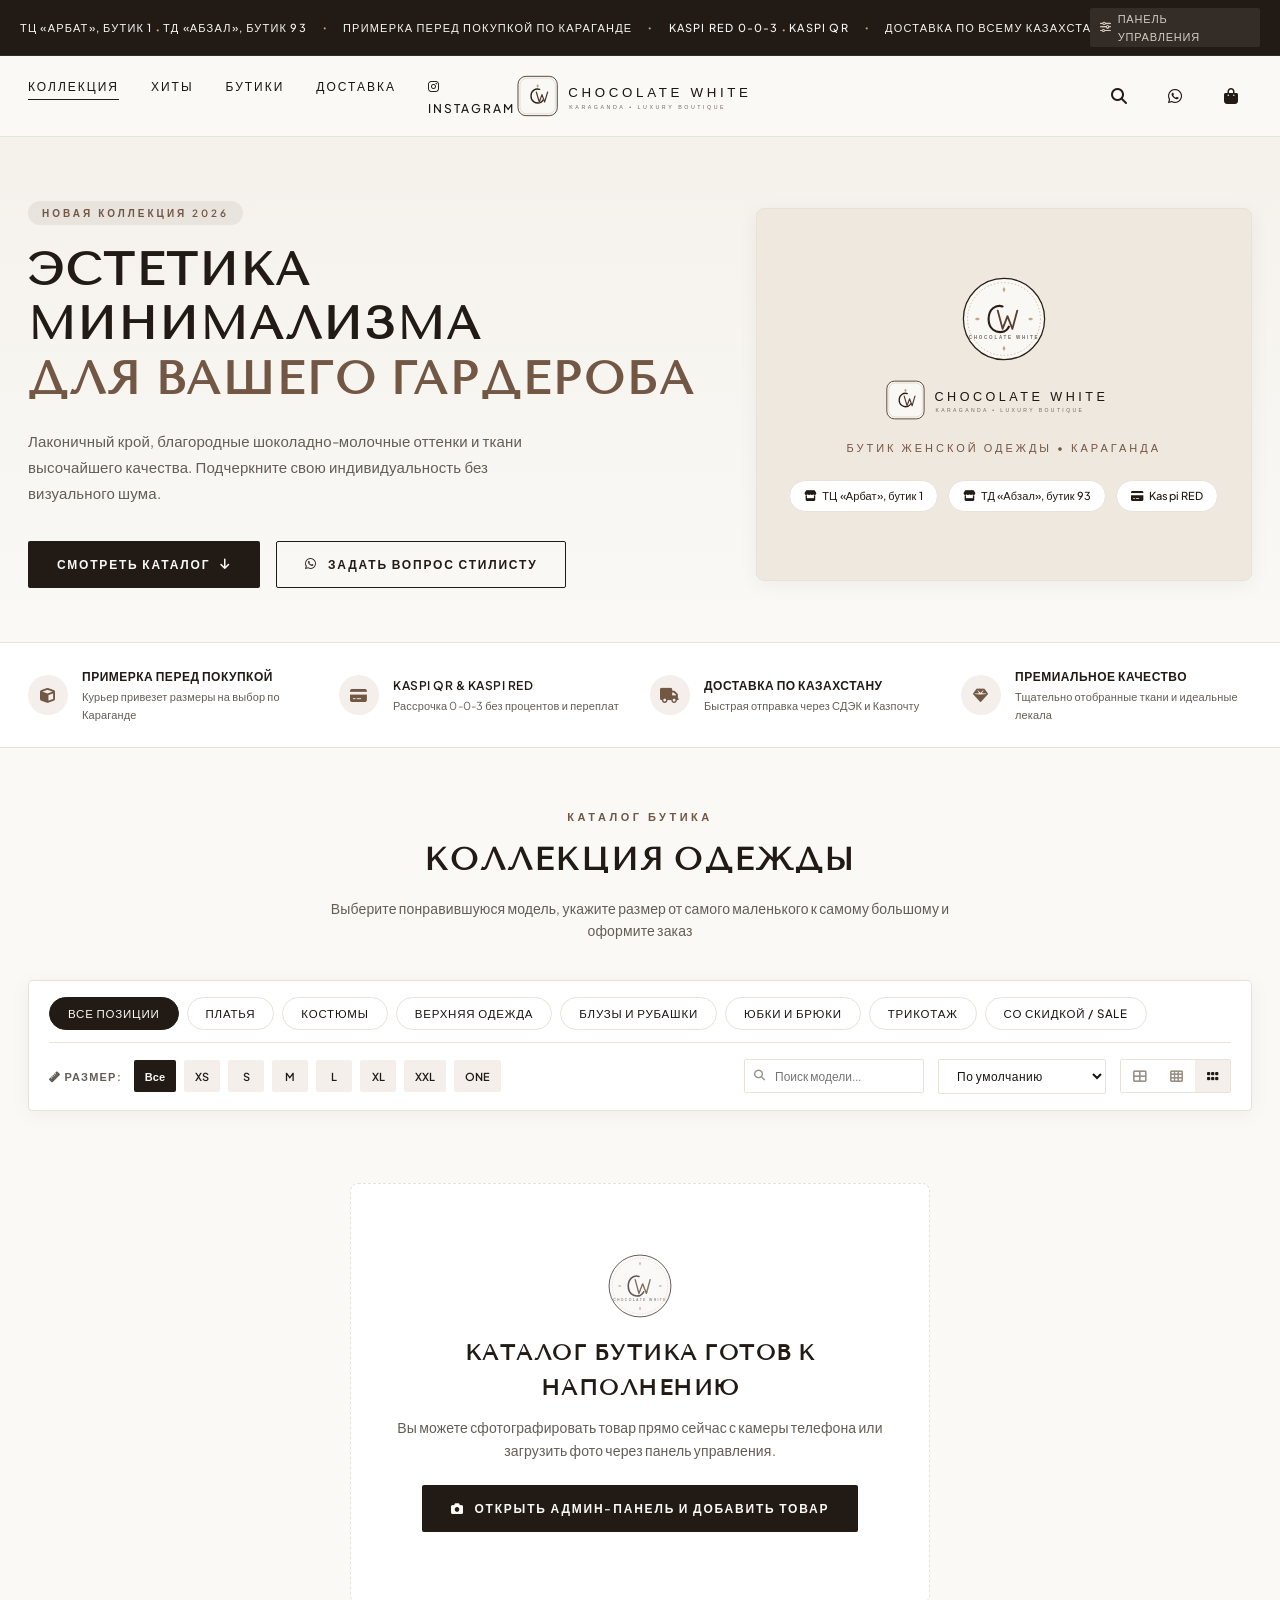
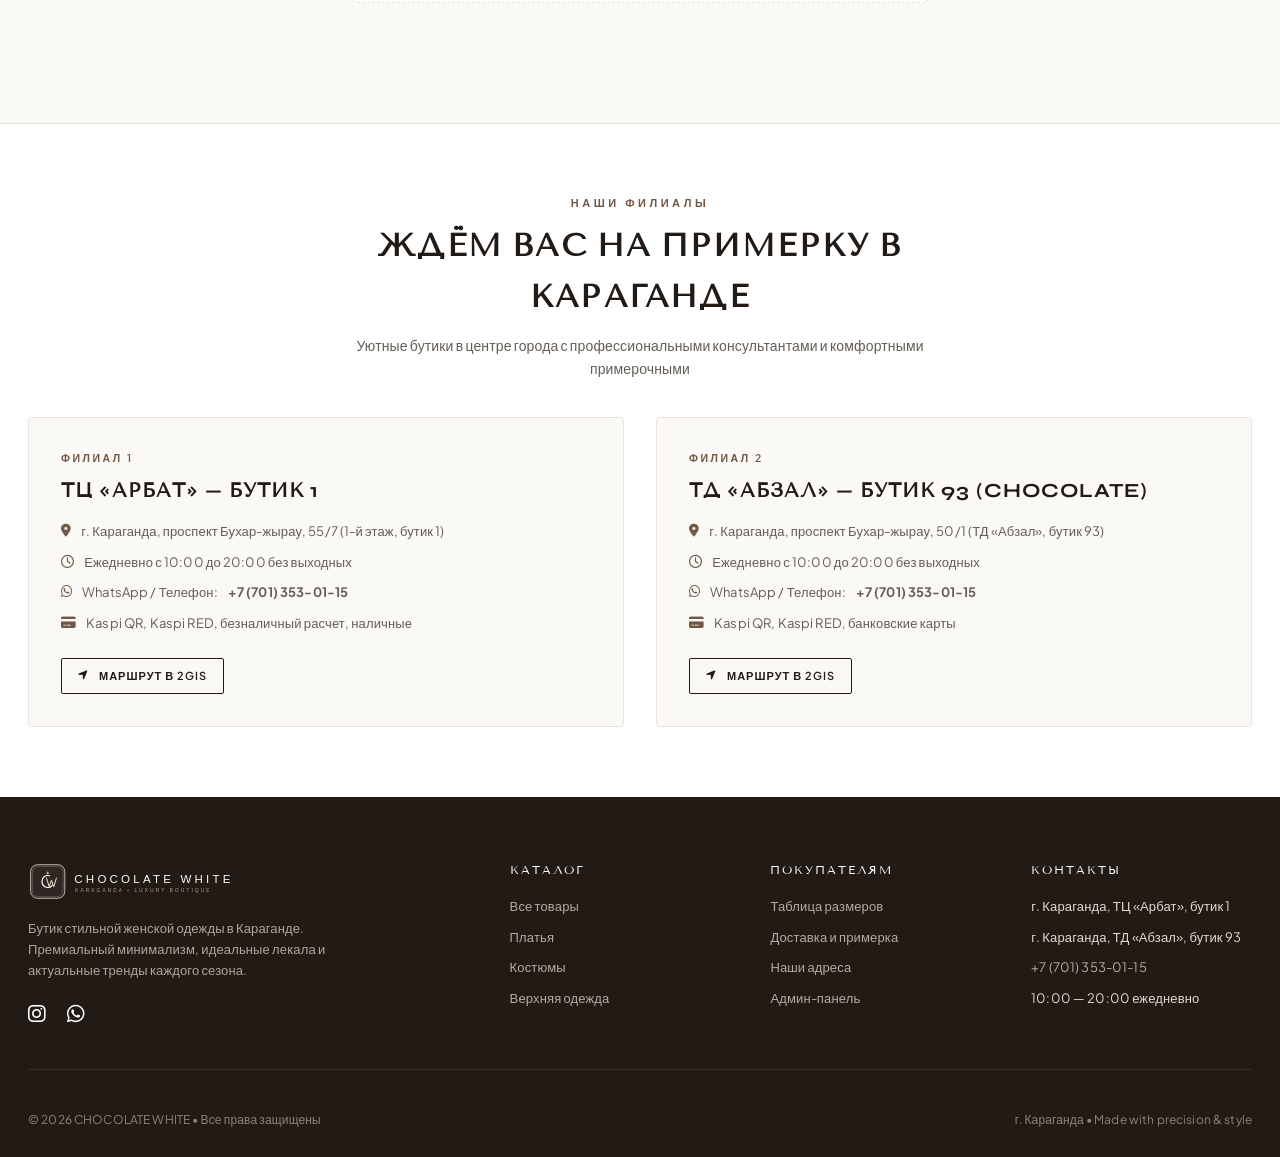
==== index.html @ d4637164 "Add files via upload" ====
<!DOCTYPE html>
<html lang="ru">
<head>
    <meta charset="UTF-8">
    <meta name="viewport" content="width=device-width, initial-scale=1.0, maximum-scale=5.0">
    <title>CHOCOLATE WHITE — Бутик стильной женской одежды | Караганда</title>
    <meta name="description" content="Бутик женской одежды CHOCOLATE WHITE в Караганде: ТЦ «Арбат» (бутик 1) и ТД «Абзал» (бутик 93). Лаконичный крой, премиальные ткани, примерка по Караганде, Kaspi RED и Kaspi QR.">

    <!-- Favicon & PWA App Icons -->
    <link rel="icon" type="image/svg+xml" href="images/favicon.svg">
    <link rel="apple-touch-icon" href="images/apple-touch-icon.png">
    <link rel="apple-touch-icon" sizes="180x180" href="images/apple-touch-icon.png">
    <link rel="apple-touch-icon" sizes="192x192" href="images/icon-192.png">
    
    <!-- PWA Web App Manifest -->
    <link rel="manifest" href="manifest.json">
    <meta name="theme-color" content="#221A15">
    <meta name="apple-mobile-web-app-capable" content="yes">
    <meta name="apple-mobile-web-app-status-bar-style" content="black-translucent">
    <meta name="apple-mobile-web-app-title" content="CHOCOLATE WHITE">

    <!-- Google Fonts: Syne (Sleek Geometric Fashion), Tenor Sans & Plus Jakarta Sans -->
    <link rel="preconnect" href="https://fonts.googleapis.com">
    <link rel="preconnect" href="https://fonts.gstatic.com" crossorigin>
    <link href="https://fonts.googleapis.com/css2?family=Plus+Jakarta+Sans:wght@300;400;500;600;700&family=Syne:wght@500;600;700;800&family=Tenor+Sans&display=swap" rel="stylesheet">

    <!-- Font Awesome Icons -->
    <link rel="stylesheet" href="https://cdnjs.cloudflare.com/ajax/libs/font-awesome/6.5.0/css/all.min.css">

    <!-- Stylesheet -->
    <link rel="stylesheet" href="css/style.css">
</head>
<body>

    <!-- ═══════════════ TOP ANNOUNCEMENT BAR ═══════════════ -->
    <div class="topbar">
        <div class="topbar-ticker">
            <span>ТЦ «Арбат», бутик 1 <span class="dot">•</span> ТД «Абзал», бутик 93</span>
            <span class="dot">•</span>
            <span>Примерка перед покупкой по Караганде</span>
            <span class="dot">•</span>
            <span>Kaspi RED 0-0-3 <span class="dot">•</span> Kaspi QR</span>
            <span class="dot">•</span>
            <span>Доставка по всему Казахстану</span>
        </div>
        <a href="admin.html" class="topbar-admin-link" title="Перейти в панель управления складом">
            <i class="fas fa-sliders-h"></i> Панель управления
        </a>
    </div>

    <!-- ═══════════════ HEADER ═══════════════ -->
    <header class="header">
        <div class="container header-inner">
            <!-- Mobile Menu Toggle Button -->
            <button type="button" class="mobile-menu-toggle" onclick="window.cwToggleMobileMenu(true)" aria-label="Открыть меню">
                <i class="fas fa-bars"></i>
            </button>

            <!-- Navigation Left (Desktop) -->
            <nav class="header-nav">
                <ul class="nav-links">
                    <li><a href="#catalog" class="active">Коллекция</a></li>
                    <li><a href="#featuredSection">Хиты</a></li>
                    <li><a href="#boutiques">Бутики</a></li>
                    <li><a href="#delivery">Доставка</a></li>
                    <li><a href="https://www.instagram.com/chocolate_white_krg/" target="_blank" rel="noopener"><i class="fab fa-instagram"></i> Instagram</a></li>
                </ul>
            </nav>

            <!-- Center Brand Logo with Vector SVG -->
            <a href="index.html" class="brand-logo" aria-label="CHOCOLATE WHITE Главная">
                <img src="images/logo.svg" alt="CHOCOLATE WHITE — Бутик женской одежды" class="brand-logo-img">
            </a>

            <!-- Right Actions -->
            <div class="header-actions">
                <button type="button" class="header-action-btn" onclick="window.cwFocusSearch()" title="Поиск по каталогу" aria-label="Поиск">
                    <i class="fas fa-search"></i>
                </button>
                <a href="https://wa.me/77013530115" target="_blank" rel="noopener" class="header-action-btn" title="Написать в WhatsApp: +7 701 353 01 15" aria-label="WhatsApp">
                    <i class="fab fa-whatsapp"></i>
                </a>
                <button type="button" class="header-action-btn" onclick="window.cwOpenCart()" title="Корзина" aria-label="Корзина">
                    <i class="fas fa-shopping-bag"></i>
                    <span class="cart-counter" style="display:none;">0</span>
                </button>
            </div>
        </div>
    </header>

    <!-- ═══════════════ MOBILE DRAWER MENU ═══════════════ -->
    <div class="mobile-drawer-backdrop" id="mobileDrawerBackdrop" onclick="window.cwToggleMobileMenu(false)">
        <div class="mobile-drawer" onclick="event.stopPropagation()">
            <div class="mobile-drawer-head">
                <img src="images/logo.svg" alt="CHOCOLATE WHITE" class="mobile-drawer-logo">
                <button type="button" class="mobile-drawer-close" onclick="window.cwToggleMobileMenu(false)">
                    <i class="fas fa-times"></i>
                </button>
            </div>

            <ul class="mobile-drawer-links">
                <li><a href="#catalog" onclick="window.cwToggleMobileMenu(false)">Коллекция <i class="fas fa-arrow-right"></i></a></li>
                <li><a href="#featuredSection" onclick="window.cwToggleMobileMenu(false)">Хиты сезона <i class="fas fa-arrow-right"></i></a></li>
                <li><a href="#boutiques" onclick="window.cwToggleMobileMenu(false)">Бутики в Караганде <i class="fas fa-arrow-right"></i></a></li>
                <li><a href="#delivery" onclick="window.cwToggleMobileMenu(false)">Доставка и примерка <i class="fas fa-arrow-right"></i></a></li>
                <li><a href="javascript:void(0)" onclick="window.cwToggleMobileMenu(false); window.cwOpenSizeGuide();">Таблица размеров <i class="fas fa-ruler"></i></a></li>
                <li><a href="javascript:void(0)" onclick="window.cwToggleMobileMenu(false); window.cwPromptPWAInstall();" style="color:var(--brand-mocha);">Установить на телефон <i class="fas fa-mobile-screen"></i></a></li>
                <li><a href="admin.html">Админ-панель <i class="fas fa-lock"></i></a></li>
            </ul>

            <div class="mobile-drawer-footer">
                <a href="tel:+77013530115" class="mobile-drawer-phone">
                    <i class="fas fa-phone"></i> +7 (701) 353-01-15
                </a>
                <a href="https://wa.me/77013530115" target="_blank" class="btn btn-outline btn-sm">
                    <i class="fab fa-whatsapp"></i> Написать в WhatsApp
                </a>
                <a href="https://www.instagram.com/chocolate_white_krg/" target="_blank" class="btn btn-primary btn-sm">
                    <i class="fab fa-instagram"></i> @chocolate_white_krg
                </a>
            </div>
        </div>
    </div>

    <!-- ═══════════════ HERO BANNER (LACONIC QUIET LUXURY) ═══════════════ -->
    <section class="hero">
        <div class="container">
            <div class="hero-grid">
                <div class="hero-text-col">
                    <div class="hero-badge-row">
                        <span class="hero-tag">Новая коллекция 2026</span>
                    </div>
                    <h1 class="hero-title">
                        Эстетика минимализма<br>
                        <em>для вашего гардероба</em>
                    </h1>
                    <p class="hero-desc">
                        Лаконичный крой, благородные шоколадно-молочные оттенки и ткани высочайшего качества. Подчеркните свою индивидуальность без визуального шума.
                    </p>
                    <div class="hero-buttons">
                        <a href="#catalog" class="btn btn-primary">
                            Смотреть каталог <i class="fas fa-arrow-down"></i>
                        </a>
                        <a href="https://wa.me/77013530115" target="_blank" rel="noopener" class="btn btn-outline">
                            <i class="fab fa-whatsapp"></i> Задать вопрос стилисту
                        </a>
                    </div>
                </div>

                <div class="hero-banner-visual">
                    <div class="hero-banner-content">
                        <img src="images/logo-icon.svg" alt="CHOCOLATE WHITE Emblem" style="width: 84px; height: 84px;">
                        <img src="images/logo.svg" alt="CHOCOLATE WHITE Logo" class="hero-center-logo">
                        <div class="hero-banner-sub">Бутик женской одежды • Караганда</div>
                        <div class="hero-boutique-badges">
                            <div class="boutique-badge"><i class="fas fa-store"></i> ТЦ «Арбат», бутик 1</div>
                            <div class="boutique-badge"><i class="fas fa-store"></i> ТД «Абзал», бутик 93</div>
                            <div class="boutique-badge"><i class="fas fa-credit-card"></i> Kaspi RED</div>
                        </div>
                    </div>
                </div>
            </div>
        </div>
    </section>

    <!-- ═══════════════ PERKS BAR ═══════════════ -->
    <div class="perks-bar" id="delivery">
        <div class="container">
            <div class="perks-grid">
                <div class="perk-item">
                    <div class="perk-icon"><i class="fas fa-cube"></i></div>
                    <div class="perk-info">
                        <h4>Примерка перед покупкой</h4>
                        <p>Курьер привезет размеры на выбор по Караганде</p>
                    </div>
                </div>
                <div class="perk-item">
                    <div class="perk-icon"><i class="fas fa-credit-card"></i></div>
                    <div class="perk-info">
                        <h4>Kaspi QR & Kaspi RED</h4>
                        <p>Рассрочка 0-0-3 без процентов и переплат</p>
                    </div>
                </div>
                <div class="perk-item">
                    <div class="perk-icon"><i class="fas fa-truck"></i></div>
                    <div class="perk-info">
                        <h4>Доставка по Казахстану</h4>
                        <p>Быстрая отправка через СДЭК и Казпочту</p>
                    </div>
                </div>
                <div class="perk-item">
                    <div class="perk-icon"><i class="fas fa-gem"></i></div>
                    <div class="perk-info">
                        <h4>Премиальное качество</h4>
                        <p>Тщательно отобранные ткани и идеальные лекала</p>
                    </div>
                </div>
            </div>
        </div>
    </div>

    <!-- ═══════════════ FEATURED ON HOME SECTION ═══════════════ -->
    <section class="catalog-section" id="featuredSection" style="display:none; background:#fff; border-bottom:1px solid var(--brand-border);">
        <div class="container">
            <div class="section-head">
                <span class="section-subtitle">Избранное бутика</span>
                <h2 class="section-title">Хиты на главном экране</h2>
                <p class="section-desc">Самые востребованные позиции сезона, отобранные нашими стилистами</p>
            </div>
            <div class="products-grid" id="featuredGrid">
                <!-- Dynamically rendered -->
            </div>
        </div>
    </section>

    <!-- ═══════════════ MAIN CATALOG SECTION ═══════════════ -->
    <section class="catalog-section" id="catalog">
        <div class="container">
            <div class="section-head">
                <span class="section-subtitle">Каталог бутика</span>
                <h2 class="section-title">Коллекция одежды</h2>
                <p class="section-desc">Выберите понравившуюся модель, укажите размер от самого маленького к самому большому и оформите заказ</p>
            </div>

            <!-- Toolbar & Filters -->
            <div class="catalog-toolbar">
                <!-- Category Tabs -->
                <div class="toolbar-categories">
                    <button type="button" class="category-pill active" data-category="all">Все позиции</button>
                    <button type="button" class="category-pill" data-category="Платья">Платья</button>
                    <button type="button" class="category-pill" data-category="Костюмы">Костюмы</button>
                    <button type="button" class="category-pill" data-category="Верхняя одежда">Верхняя одежда</button>
                    <button type="button" class="category-pill" data-category="Блузы и рубашки">Блузы и рубашки</button>
                    <button type="button" class="category-pill" data-category="Юбки и брюки">Юбки и брюки</button>
                    <button type="button" class="category-pill" data-category="Трикотаж">Трикотаж</button>
                    <button type="button" class="category-pill" data-category="sale">Со скидкой / SALE</button>
                </div>

                <!-- Subfilters: Sizes, Sort, Grid Switcher -->
                <div class="toolbar-subfilters">
                    <div class="sizes-filter-group">
                        <span class="filter-label"><i class="fas fa-ruler"></i> Размер:</span>
                        <button type="button" class="size-pill-btn active" data-size="all">Все</button>
                        <button type="button" class="size-pill-btn" data-size="xs">XS</button>
                        <button type="button" class="size-pill-btn" data-size="s">S</button>
                        <button type="button" class="size-pill-btn" data-size="m">M</button>
                        <button type="button" class="size-pill-btn" data-size="l">L</button>
                        <button type="button" class="size-pill-btn" data-size="xl">XL</button>
                        <button type="button" class="size-pill-btn" data-size="xxl">XXL</button>
                        <button type="button" class="size-pill-btn" data-size="one">ONE</button>
                    </div>

                    <div class="toolbar-right-controls">
                        <!-- Search Box in Toolbar -->
                        <div style="position:relative; width: 180px;">
                            <input type="text" id="catalogSearchInput" class="form-control" placeholder="Поиск модели..." style="padding: 7px 12px 7px 30px; font-size:12px; height: 34px;">
                            <i class="fas fa-search" style="position:absolute; left:10px; top:11px; font-size:11px; color:var(--text-muted);"></i>
                        </div>

                        <select class="sort-select" id="catalogSort" aria-label="Сортировка товаров">
                            <option value="default">По умолчанию</option>
                            <option value="price-asc">Сначала дешевле</option>
                            <option value="price-desc">Сначала дороже</option>
                            <option value="sale">Сначала со скидкой</option>
                        </select>

                        <div class="grid-toggle">
                            <button type="button" class="grid-toggle-btn" id="gridBtn2" title="2 колонки" aria-label="2 колонки">
                                <i class="fas fa-th-large"></i>
                            </button>
                            <button type="button" class="grid-toggle-btn" id="gridBtn3" title="3 колонки" aria-label="3 колонки">
                                <i class="fas fa-th"></i>
                            </button>
                            <button type="button" class="grid-toggle-btn active" id="gridBtn4" title="4 колонки" aria-label="4 колонки">
                                <i class="fas fa-grip-horizontal"></i>
                            </button>
                        </div>
                    </div>
                </div>
            </div>

            <!-- Products Grid Container -->
            <div class="products-grid" id="productsGrid">
                <!-- Dynamically rendered by app.js -->
            </div>

            <!-- Empty State (Clean Minimalism) -->
            <div class="catalog-empty-state" id="catalogEmptyState" style="display:none;">
                <div class="empty-icon">
                    <img src="images/logo-icon.svg" alt="CHOCOLATE WHITE">
                </div>
                <h3>Каталог бутика готов к наполнению</h3>
                <p>Вы можете сфотографировать товар прямо сейчас с камеры телефона или загрузить фото через панель управления.</p>
                <a href="admin.html" class="btn btn-primary">
                    <i class="fas fa-camera"></i> Открыть админ-панель и добавить товар
                </a>
            </div>
        </div>
    </section>

    <!-- ═══════════════ BOUTIQUES SECTION ═══════════════ -->
    <section class="boutiques-section" id="boutiques">
        <div class="container">
            <div class="section-head">
                <span class="section-subtitle">Наши филиалы</span>
                <h2 class="section-title">Ждём вас на примерку в Караганде</h2>
                <p class="section-desc">Уютные бутики в центре города с профессиональными консультантами и комфортными примерочными</p>
            </div>

            <div class="boutiques-grid">
                <!-- Boutique 1 -->
                <div class="boutique-card">
                    <span class="boutique-card-tag">Филиал 1</span>
                    <h3>ТЦ «Арбат» — бутик 1</h3>
                    <ul class="boutique-info-list">
                        <li><i class="fas fa-map-marker-alt"></i> г. Караганда, проспект Бухар-жырау, 55/7 (1-й этаж, бутик 1)</li>
                        <li><i class="far fa-clock"></i> Ежедневно с 10:00 до 20:00 без выходных</li>
                        <li><i class="fab fa-whatsapp"></i> WhatsApp / Телефон: <strong>+7 (701) 353-01-15</strong></li>
                        <li><i class="fas fa-credit-card"></i> Kaspi QR, Kaspi RED, безналичный расчет, наличные</li>
                    </ul>
                    <a href="https://2gis.kz/karaganda/search/%D0%90%D1%80%D0%B1%D0%B0%D1%82%20%D0%91%D1%83%D1%85%D0%B0%D1%80-%D0%B6%D1%8B%D1%80%D0%B0%D1%83%2055%2F7" target="_blank" rel="noopener" class="btn btn-outline btn-sm">
                        <i class="fas fa-location-arrow"></i> Маршрут в 2GIS
                    </a>
                </div>

                <!-- Boutique 2 -->
                <div class="boutique-card">
                    <span class="boutique-card-tag">Филиал 2</span>
                    <h3>ТД «Абзал» — бутик 93 (CHOCOLATE)</h3>
                    <ul class="boutique-info-list">
                        <li><i class="fas fa-map-marker-alt"></i> г. Караганда, проспект Бухар-жырау, 50/1 (ТД «Абзал», бутик 93)</li>
                        <li><i class="far fa-clock"></i> Ежедневно с 10:00 до 20:00 без выходных</li>
                        <li><i class="fab fa-whatsapp"></i> WhatsApp / Телефон: <strong>+7 (701) 353-01-15</strong></li>
                        <li><i class="fas fa-credit-card"></i> Kaspi QR, Kaspi RED, банковские карты</li>
                    </ul>
                    <a href="https://2gis.kz/karaganda/search/%D0%A2%D0%94%20%D0%90%D0%B1%D0%B7%D0%B0%D0%BB" target="_blank" rel="noopener" class="btn btn-outline btn-sm">
                        <i class="fas fa-location-arrow"></i> Маршрут в 2GIS
                    </a>
                </div>
            </div>
        </div>
    </section>

    <!-- ═══════════════ FOOTER ═══════════════ -->
    <footer class="footer">
        <div class="container">
            <div class="footer-grid">
                <div class="footer-brand">
                    <img src="images/logo-white.svg" alt="CHOCOLATE WHITE" class="footer-logo">
                    <p>Бутик стильной женской одежды в Караганде. Премиальный минимализм, идеальные лекала и актуальные тренды каждого сезона.</p>
                    <div style="margin-top: 16px;">
                        <a href="https://www.instagram.com/chocolate_white_krg/" target="_blank" rel="noopener" style="color: #fff; font-size: 20px; margin-right: 18px;" aria-label="Instagram">
                            <i class="fab fa-instagram"></i>
                        </a>
                        <a href="https://wa.me/77013530115" target="_blank" rel="noopener" style="color: #fff; font-size: 20px;" aria-label="WhatsApp">
                            <i class="fab fa-whatsapp"></i>
                        </a>
                    </div>
                </div>

                <div class="footer-col">
                    <h4>Каталог</h4>
                    <ul class="footer-links">
                        <li><a href="#catalog">Все товары</a></li>
                        <li><a href="#catalog">Платья</a></li>
                        <li><a href="#catalog">Костюмы</a></li>
                        <li><a href="#catalog">Верхняя одежда</a></li>
                    </ul>
                </div>

                <div class="footer-col">
                    <h4>Покупателям</h4>
                    <ul class="footer-links">
                        <li><a href="javascript:void(0)" onclick="window.cwOpenSizeGuide()">Таблица размеров</a></li>
                        <li><a href="#delivery">Доставка и примерка</a></li>
                        <li><a href="#boutiques">Наши адреса</a></li>
                        <li><a href="admin.html">Админ-панель</a></li>
                    </ul>
                </div>

                <div class="footer-col">
                    <h4>Контакты</h4>
                    <ul class="footer-links">
                        <li><span>г. Караганда, ТЦ «Арбат», бутик 1</span></li>
                        <li><span>г. Караганда, ТД «Абзал», бутик 93</span></li>
                        <li><a href="tel:+77013530115">+7 (701) 353-01-15</a></li>
                        <li><span>10:00 — 20:00 ежедневно</span></li>
                    </ul>
                </div>
            </div>

            <div class="footer-bottom">
                <p>&copy; 2026 CHOCOLATE WHITE • Все права защищены</p>
                <p>г. Караганда • Made with precision & style</p>
            </div>
        </div>
    </footer>

    <!-- ═══════════════ MOBILE STICKY BOTTOM ACTION BAR ═══════════════ -->
    <div class="mobile-bottom-bar">
        <div class="mobile-bottom-bar-inner">
            <button type="button" class="mobile-bottom-btn" onclick="window.location.href='#catalog'">
                <i class="fas fa-th-large"></i>
                <span>Каталог</span>
            </button>
            <button type="button" class="mobile-bottom-btn" onclick="window.cwFocusSearch()">
                <i class="fas fa-search"></i>
                <span>Поиск</span>
            </button>
            <button type="button" class="mobile-bottom-btn" onclick="window.cwOpenCart()">
                <i class="fas fa-shopping-bag"></i>
                <span>Корзина</span>
                <span class="mobile-bottom-counter cart-counter" style="display:none;">0</span>
            </button>
            <a href="https://wa.me/77013530115" target="_blank" rel="noopener" class="mobile-bottom-btn">
                <i class="fab fa-whatsapp" style="color:#25D366;"></i>
                <span>WhatsApp</span>
            </a>
        </div>
    </div>

    <!-- ═══════════════ PRODUCT MODAL (SIZE SELECTION: SMALLEST TO LARGEST) ═══════════════ -->
    <div class="modal-backdrop" id="productModal">
        <div class="product-modal-dialog">
            <button type="button" class="modal-close-btn" onclick="window.cwCloseProductModal()" aria-label="Закрыть">
                <i class="fas fa-times"></i>
            </button>

            <div class="modal-product-content">
                <!-- Media Column -->
                <div class="modal-media-col" id="modalProductMedia">
                    <!-- Photo preview -->
                </div>

                <!-- Details & Size Choice Column -->
                <div class="modal-details-col">
                    <span class="modal-category" id="modalProductCategory">Платья</span>
                    <h2 class="modal-title" id="modalProductTitle">Название товара</h2>

                    <!-- Price Row -->
                    <div class="modal-price-row">
                        <span class="modal-price-current" id="modalPriceCurrent">0 ₸</span>
                        <span class="modal-price-old" id="modalPriceOld" style="display:none;">0 ₸</span>
                        <span class="modal-discount-tag" id="modalDiscountTag" style="display:none;">СКИДКА</span>
                    </div>

                    <!-- Size Picker Grid (Strictly Ordered from Smallest to Largest) -->
                    <div class="size-picker-section">
                        <div class="size-picker-header">
                            <span class="size-picker-title"><i class="fas fa-ruler-combined"></i> Выберите размер одежды:</span>
                            <button type="button" class="size-guide-link" onclick="window.cwOpenSizeGuide()">
                                Таблица размеров
                            </button>
                        </div>

                        <!-- XS -> S -> M -> L -> XL -> XXL -> ONE SIZE -->
                        <div class="size-picker-grid" id="modalSizePickerGrid">
                            <!-- Populated dynamically with exact remaining quantities -->
                        </div>

                        <div class="size-status-msg" id="modalSizeStatusMsg">
                            <!-- Status message -->
                        </div>
                    </div>

                    <!-- Quantity & Action Buttons -->
                    <div class="modal-actions-row">
                        <div class="qty-control">
                            <button type="button" class="qty-btn" onclick="window.cwChangeModalQty(-1)"><i class="fas fa-minus"></i></button>
                            <input type="text" class="qty-input" id="modalQtyInput" value="1" readonly>
                            <button type="button" class="qty-btn" onclick="window.cwChangeModalQty(1)"><i class="fas fa-plus"></i></button>
                        </div>
                        <button type="button" class="btn btn-primary" style="flex:1;" onclick="window.cwAddToCartFromModal()">
                            <i class="fas fa-shopping-bag"></i> В корзину
                        </button>
                    </div>

                    <!-- Direct WhatsApp Buy Button -->
                    <button type="button" class="btn btn-outline btn-block" style="margin-bottom:16px;" onclick="window.cwOrderWhatsAppDirect()">
                        <i class="fab fa-whatsapp" style="color:#25D366; font-size:16px;"></i> Заказать сразу в WhatsApp
                    </button>

                    <!-- Description & Details -->
                    <div class="modal-desc-section">
                        <h5>О модели</h5>
                        <p id="modalProductDesc">Премиальный материал, идеальный крой. Подходит как для делового гардероба, так и для вечерних выходов.</p>
                    </div>
                </div>
            </div>
        </div>
    </div>

    <!-- ═══════════════ CART DRAWER ═══════════════ -->
    <div class="cart-backdrop" id="cartBackdrop">
        <aside class="cart-drawer">
            <div class="cart-head">
                <h3><i class="fas fa-shopping-bag"></i> Корзина</h3>
                <button type="button" class="cart-close-btn" onclick="window.cwCloseCart()">
                    <i class="fas fa-times"></i>
                </button>
            </div>

            <div class="cart-body">
                <div class="cart-empty-message" id="cartEmptyMessage">
                    <img src="images/logo-icon.svg" alt="">
                    <p>Ваша корзина пуста</p>
                    <button type="button" class="btn btn-outline btn-sm" style="margin-top:14px;" onclick="window.cwCloseCart()">
                        Перейти к покупкам
                    </button>
                </div>

                <div class="cart-items-list" id="cartItemsList">
                    <!-- Cart items rendered here -->
                </div>
            </div>

            <div class="cart-foot" id="cartFoot" style="display:none;">
                <div class="cart-subtotal-row">
                    <span>Итого к оплате:</span>
                    <span class="cart-total-amount" id="cartTotalAmount">0 ₸</span>
                </div>
                <div class="cart-actions">
                    <button type="button" class="btn btn-primary btn-block" onclick="window.cwOpenCheckout()">
                        Оформить заказ <i class="fas fa-arrow-right"></i>
                    </button>
                </div>
            </div>
        </aside>
    </div>

    <!-- ═══════════════ CHECKOUT MODAL ═══════════════ -->
    <div class="modal-backdrop" id="checkoutModal">
        <div class="product-modal-dialog checkout-dialog">
            <button type="button" class="modal-close-btn" onclick="window.cwCloseCheckout()">
                <i class="fas fa-times"></i>
            </button>

            <h3 style="font-family: var(--font-heading); font-size: 20px; text-transform: uppercase; letter-spacing: 1px; color: var(--brand-dark); margin-bottom: 6px;">
                Оформление заказа
            </h3>
            <p style="font-size: 13px; color: var(--text-secondary); margin-bottom: 20px;">
                Заказ будет мгновенно передан стилисту бутика в WhatsApp
            </p>

            <form onsubmit="window.cwSubmitOrder(event)">
                <div class="form-group">
                    <label for="orderCustomerName">Ваше имя *</label>
                    <input type="text" id="orderCustomerName" class="form-control" required placeholder="Например: Анель">
                </div>

                <div class="form-group">
                    <label for="orderCustomerPhone">Номер телефона / WhatsApp *</label>
                    <input type="tel" id="orderCustomerPhone" class="form-control" required placeholder="+7 (701) 000-00-00">
                </div>

                <div class="form-group">
                    <label for="orderDeliveryType">Способ получения *</label>
                    <select id="orderDeliveryType" class="form-control">
                        <option value="Самовывоз: ТЦ «Арбат» (бутик 1)">Самовывоз — ТЦ «Арбат», бутик 1 (пр. Бухар-жырау 55/7)</option>
                        <option value="Самовывоз: ТД «Абзал» (бутик 93)">Самовывоз — ТД «Абзал», бутик 93 (CHOCOLATE)</option>
                        <option value="Курьерская доставка по Караганде (с примеркой)">Курьерская доставка по Караганде (с примеркой)</option>
                        <option value="Доставка по Казахстану (СДЭК / Казпочта)">Доставка по Казахстану (СДЭК / Казпочта)</option>
                    </select>
                </div>

                <div class="form-group">
                    <label for="orderAddress">Адрес доставки (если требуется)</label>
                    <input type="text" id="orderAddress" class="form-control" placeholder="г. Караганда, улица, дом, кв.">
                </div>

                <div class="form-group">
                    <label for="orderPaymentType">Способ оплаты *</label>
                    <select id="orderPaymentType" class="form-control">
                        <option value="Kaspi QR">Kaspi QR</option>
                        <option value="Kaspi RED (рассрочка 0-0-3)">Kaspi RED (рассрочка 0-0-3)</option>
                        <option value="Банковской картой при получении">Банковской картой при получении</option>
                        <option value="Наличными в бутике / курьеру">Наличными в бутике / курьеру</option>
                    </select>
                </div>

                <div class="form-group">
                    <label for="orderComment">Комментарий или пожелания к примерке</label>
                    <input type="text" id="orderComment" class="form-control" placeholder="Например: захватить также смежный размер">
                </div>

                <button type="submit" class="btn btn-primary btn-block" style="margin-top:12px;">
                    <i class="fab fa-whatsapp"></i> Подтвердить и отправить заказ
                </button>
            </form>
        </div>
    </div>

    <!-- ═══════════════ SIZE GUIDE MODAL ═══════════════ -->
    <div class="modal-backdrop" id="sizeGuideModal">
        <div class="product-modal-dialog" style="max-width: 620px; padding: 32px;">
            <button type="button" class="modal-close-btn" onclick="window.cwCloseSizeGuide()">
                <i class="fas fa-times"></i>
            </button>

            <h3 style="font-family: var(--font-heading); font-size: 22px; text-transform: uppercase; letter-spacing: 1px; color: var(--brand-dark); margin-bottom: 8px;">
                Таблица размеров женской одежды
            </h3>
            <p style="font-size: 13px; color: var(--text-secondary); margin-bottom: 16px;">
                Размеры в каталоге упорядочены от самого маленького к самому большому:
            </p>

            <table class="size-table">
                <thead>
                    <tr>
                        <th>Размер</th>
                        <th>Россия (RU)</th>
                        <th>Обхват груди (см)</th>
                        <th>Обхват талии (см)</th>
                        <th>Обхват бёдер (см)</th>
                    </tr>
                </thead>
                <tbody>
                    <tr>
                        <td><strong>XS</strong></td>
                        <td>40</td>
                        <td>80 — 84</td>
                        <td>60 — 64</td>
                        <td>86 — 90</td>
                    </tr>
                    <tr>
                        <td><strong>S</strong></td>
                        <td>42</td>
                        <td>84 — 88</td>
                        <td>64 — 68</td>
                        <td>90 — 94</td>
                    </tr>
                    <tr>
                        <td><strong>M</strong></td>
                        <td>44</td>
                        <td>88 — 92</td>
                        <td>68 — 72</td>
                        <td>94 — 98</td>
                    </tr>
                    <tr>
                        <td><strong>L</strong></td>
                        <td>46</td>
                        <td>92 — 96</td>
                        <td>72 — 76</td>
                        <td>98 — 102</td>
                    </tr>
                    <tr>
                        <td><strong>XL</strong></td>
                        <td>48</td>
                        <td>96 — 100</td>
                        <td>76 — 80</td>
                        <td>102 — 106</td>
                    </tr>
                    <tr>
                        <td><strong>XXL</strong></td>
                        <td>50</td>
                        <td>100 — 104</td>
                        <td>80 — 84</td>
                        <td>106 — 110</td>
                    </tr>
                    <tr>
                        <td><strong>ONE SIZE</strong></td>
                        <td>Универсальный</td>
                        <td>84 — 98</td>
                        <td>64 — 78</td>
                        <td>90 — 104</td>
                    </tr>
                </tbody>
            </table>

            <div style="margin-top: 18px; font-size: 12px; color: var(--text-secondary); line-height: 1.5;">
                <i class="fas fa-info-circle" style="color:var(--brand-mocha);"></i> Сомневаетесь с выбором размера? Напишите нашему консультанту в WhatsApp — мы снимем точные замеры сантиметровой лентой в бутике перед отправкой!
            </div>
        </div>
    </div>

    <!-- ═══════════════ PWA ADD TO HOME SCREEN BANNER ═══════════════ -->
    <div class="pwa-banner" id="pwaBanner">
        <img src="images/icon-192.png" alt="CHOCOLATE WHITE" class="pwa-icon">
        <div class="pwa-text">
            <h4>CHOCOLATE WHITE</h4>
            <p>Добавьте бутик на главный экран телефона для быстрого доступа</p>
        </div>
        <div class="pwa-actions">
            <button type="button" class="pwa-install-btn" id="pwaInstallBtn" onclick="window.cwInstallPWA()">
                Добавить
            </button>
            <button type="button" class="pwa-close-btn" onclick="window.cwDismissPWABanner()" aria-label="Закрыть">
                <i class="fas fa-times"></i>
            </button>
        </div>
    </div>

    <!-- ═══════════════ IOS SAFARI PWA MODAL GUIDE ═══════════════ -->
    <div class="modal-backdrop" id="iosPwaModal">
        <div class="product-modal-dialog" style="max-width: 480px; padding: 30px;">
            <button type="button" class="modal-close-btn" onclick="window.cwCloseIosModal()" aria-label="Закрыть">
                <i class="fas fa-times"></i>
            </button>

            <div style="text-align: center; margin-bottom: 20px;">
                <img src="images/icon-192.png" alt="" style="width: 60px; height: 60px; border-radius: 14px; margin: 0 auto 12px; box-shadow: 0 4px 16px rgba(0,0,0,0.15);">
                <h3 style="font-family: var(--font-heading); font-size: 20px; text-transform: uppercase; letter-spacing: 1px; color: var(--brand-dark); margin-bottom: 6px;">
                    Добавить на экран «Домой»
                </h3>
                <p style="font-size: 13px; color: var(--text-secondary);">
                    Установите иконку бутика CHOCOLATE WHITE на рабочий стол вашего iPhone:
                </p>
            </div>

            <div class="pwa-ios-guide">
                <div class="pwa-ios-step">
                    <span class="pwa-step-badge">1</span>
                    <span>Нажмите кнопку <strong>«Поделиться»</strong> <i class="fas fa-arrow-up-from-bracket" style="color:var(--brand-dark); margin:0 4px;"></i> в нижней панели Safari</span>
                </div>
                <div class="pwa-ios-step">
                    <span class="pwa-step-badge">2</span>
                    <span>Прокрутите вниз и выберите <strong>«На экран «Домой»</strong> <i class="far fa-square-plus" style="color:var(--brand-dark); margin:0 4px;"></i></span>
                </div>
                <div class="pwa-ios-step">
                    <span class="pwa-step-badge">3</span>
                    <span>В верхнем правом углу нажмите <strong>«Добавить»</strong></span>
                </div>
            </div>

            <button type="button" class="btn btn-primary btn-block" style="margin-top: 20px;" onclick="window.cwCloseIosModal()">
                Понятно
            </button>
        </div>
    </div>

    <!-- Scripts -->
    <script src="js/app.js"></script>
</body>
</html>
---- css/style.css ----
/* ===================================================================
   CHOCOLATE WHITE — Бутик стильной женской одежды (г. Караганда)
   Laconic Quiet Luxury Fashion Design System
   =================================================================== */

:root {
    /* Color Palette: Warm Alabaster, Obsidian Espresso & Mocha */
    --bg-page: #FAF9F6;
    --bg-surface: #FFFFFF;
    --bg-subtle: #F4EFEB;
    --bg-accent: #EFE8DF;
    
    --text-primary: #181513;
    --text-secondary: #645D56;
    --text-muted: #999086;
    
    --brand-dark: #221A15;
    --brand-chocolate: #4C372B;
    --brand-mocha: #725745;
    --brand-sand: #C4A47C;
    --brand-border: #E8E2D9;
    --brand-border-subtle: rgba(34, 26, 21, 0.08);

    --accent-red: #A83636;
    --accent-green: #2E7D32;

    /* Refined Aesthetic Typography: Syne (Sleek Geometric Wide Stance) & Plus Jakarta Sans */
    --font-heading: 'Syne', 'Tenor Sans', -apple-system, BlinkMacSystemFont, sans-serif;
    --font-sans: 'Plus Jakarta Sans', 'Inter', -apple-system, BlinkMacSystemFont, sans-serif;

    /* Transitions & Shadows */
    --transition: all 0.24s cubic-bezier(0.16, 1, 0.3, 1);
    --shadow-soft: 0 4px 20px rgba(34, 26, 21, 0.05);
    --shadow-hover: 0 12px 32px rgba(34, 26, 21, 0.09);
    --shadow-modal: 0 24px 60px rgba(24, 21, 19, 0.16);

    /* Radii */
    --radius-xs: 2px;
    --radius-sm: 4px;
    --radius-md: 8px;
    --radius-pill: 999px;
}

* {
    box-sizing: border-box;
    margin: 0;
    padding: 0;
}

html {
    scroll-behavior: smooth;
    -webkit-text-size-adjust: 100%;
}

body {
    background-color: var(--bg-page);
    color: var(--text-primary);
    font-family: var(--font-sans);
    font-size: 14px;
    line-height: 1.6;
    letter-spacing: 0.01em;
    -webkit-font-smoothing: antialiased;
    -moz-osx-font-smoothing: grayscale;
    overflow-x: hidden;
    padding-bottom: 0;
}

/* Safe area for mobile devices */
@supports (padding-bottom: env(safe-area-inset-bottom)) {
    body {
        padding-bottom: env(safe-area-inset-bottom);
    }
}

img {
    max-width: 100%;
    height: auto;
    display: block;
}

a {
    color: inherit;
    text-decoration: none;
    transition: var(--transition);
}

button, input, select, textarea {
    font-family: inherit;
}

.container {
    width: 100%;
    max-width: 1360px;
    margin: 0 auto;
    padding: 0 28px;
}

@media (max-width: 768px) {
    .container {
        padding: 0 18px;
    }
}

/* ────────────── TOP ANNOUNCEMENT BAR ────────────── */
.topbar {
    background-color: var(--brand-dark);
    color: #F8F6F2;
    font-size: 11px;
    letter-spacing: 1.2px;
    text-transform: uppercase;
    padding: 8px 20px;
    display: flex;
    justify-content: space-between;
    align-items: center;
    border-bottom: 1px solid rgba(255, 255, 255, 0.08);
}

.topbar-ticker {
    display: flex;
    align-items: center;
    gap: 16px;
    overflow: hidden;
    white-space: nowrap;
    margin: 0 auto;
    font-weight: 500;
}

.topbar-ticker .dot {
    color: var(--brand-sand);
    font-size: 6px;
}

.topbar-admin-link {
    display: inline-flex;
    align-items: center;
    gap: 6px;
    color: #D6CBC1;
    font-size: 11px;
    letter-spacing: 0.8px;
    padding: 2px 10px;
    border-radius: var(--radius-xs);
    background: rgba(255, 255, 255, 0.08);
}

.topbar-admin-link:hover {
    color: #fff;
    background: rgba(255, 255, 255, 0.18);
}

/* ────────────── HEADER ────────────── */
.header {
    background: rgba(250, 249, 246, 0.94);
    backdrop-filter: blur(16px);
    -webkit-backdrop-filter: blur(16px);
    border-bottom: 1px solid var(--brand-border);
    position: sticky;
    top: 0;
    z-index: 1000;
    transition: var(--transition);
}

.header-inner {
    display: flex;
    align-items: center;
    justify-content: space-between;
    height: 80px;
    position: relative;
}

/* Navigation Left */
.header-nav {
    display: flex;
    align-items: center;
    flex: 1;
}

.nav-links {
    display: flex;
    gap: 32px;
    list-style: none;
}

.nav-links a {
    font-size: 12px;
    font-weight: 500;
    letter-spacing: 2px;
    text-transform: uppercase;
    color: var(--text-primary);
    position: relative;
    padding: 8px 0;
}

.nav-links a::after {
    content: '';
    position: absolute;
    bottom: 2px;
    left: 0;
    width: 0;
    height: 1px;
    background: var(--brand-dark);
    transition: var(--transition);
}

.nav-links a:hover::after,
.nav-links a.active::after {
    width: 100%;
}

/* Brand Logo Center */
.brand-logo {
    display: flex;
    align-items: center;
    justify-content: center;
    text-align: center;
}

.brand-logo-img {
    height: 48px;
    width: auto;
    display: block;
    transition: var(--transition);
}

.brand-logo:hover .brand-logo-img {
    opacity: 0.88;
}

/* Right Header Actions */
.header-actions {
    display: flex;
    align-items: center;
    justify-content: flex-end;
    gap: 14px;
    flex: 1;
}

.header-action-btn {
    background: none;
    border: none;
    color: var(--brand-dark);
    font-size: 16px;
    cursor: pointer;
    position: relative;
    width: 42px;
    height: 42px;
    border-radius: 50%;
    display: flex;
    align-items: center;
    justify-content: center;
    transition: var(--transition);
}

.header-action-btn:hover {
    background: var(--bg-subtle);
    color: var(--brand-mocha);
}

.cart-counter {
    position: absolute;
    top: 4px;
    right: 4px;
    background: var(--brand-dark);
    color: #FAF9F6;
    font-size: 10px;
    font-weight: 700;
    width: 18px;
    height: 18px;
    border-radius: 50%;
    display: flex;
    align-items: center;
    justify-content: center;
    border: 1.5px solid var(--bg-page);
}

/* Mobile Hamburger Toggle */
.mobile-menu-toggle {
    display: none;
    background: none;
    border: none;
    color: var(--brand-dark);
    font-size: 20px;
    cursor: pointer;
    padding: 8px;
    margin-right: 12px;
}

/* ────────────── MOBILE DRAWER MENU ────────────── */
.mobile-drawer-backdrop {
    position: fixed;
    inset: 0;
    background: rgba(24, 21, 19, 0.55);
    backdrop-filter: blur(6px);
    z-index: 3000;
    opacity: 0;
    visibility: hidden;
    transition: var(--transition);
}

.mobile-drawer-backdrop.active {
    opacity: 1;
    visibility: visible;
}

.mobile-drawer {
    position: fixed;
    top: 0;
    left: 0;
    bottom: 0;
    width: 82%;
    max-width: 340px;
    background: #fff;
    z-index: 3100;
    box-shadow: 10px 0 40px rgba(0, 0, 0, 0.15);
    display: flex;
    flex-direction: column;
    transform: translateX(-100%);
    transition: transform 0.32s cubic-bezier(0.16, 1, 0.3, 1);
    padding: 28px 24px;
}

.mobile-drawer-backdrop.active .mobile-drawer {
    transform: translateX(0);
}

.mobile-drawer-head {
    display: flex;
    align-items: center;
    justify-content: space-between;
    padding-bottom: 20px;
    border-bottom: 1px solid var(--brand-border);
    margin-bottom: 24px;
}

.mobile-drawer-logo {
    height: 38px;
    width: auto;
}

.mobile-drawer-close {
    background: none;
    border: none;
    font-size: 20px;
    color: var(--brand-dark);
    cursor: pointer;
}

.mobile-drawer-links {
    list-style: none;
    display: flex;
    flex-direction: column;
    gap: 18px;
}

.mobile-drawer-links a {
    font-family: var(--font-heading);
    font-size: 16px;
    letter-spacing: 2px;
    text-transform: uppercase;
    color: var(--brand-dark);
    display: flex;
    align-items: center;
    justify-content: space-between;
}

.mobile-drawer-footer {
    margin-top: auto;
    padding-top: 24px;
    border-top: 1px solid var(--brand-border);
    display: flex;
    flex-direction: column;
    gap: 12px;
}

.mobile-drawer-phone {
    font-weight: 600;
    font-size: 14px;
    color: var(--brand-dark);
    display: flex;
    align-items: center;
    gap: 8px;
}

/* ────────────── HERO SECTION (LACONIC QUIET LUXURY) ────────────── */
.hero {
    position: relative;
    padding: 64px 0 54px;
    border-bottom: 1px solid var(--brand-border);
    background: linear-gradient(180deg, rgba(239, 232, 223, 0.45) 0%, rgba(250, 249, 246, 0.9) 100%);
}

.hero-grid {
    display: grid;
    grid-template-columns: 1.15fr 0.85fr;
    gap: 56px;
    align-items: center;
}

.hero-badge-row {
    display: flex;
    align-items: center;
    gap: 12px;
    margin-bottom: 18px;
}

.hero-tag {
    display: inline-block;
    font-size: 10px;
    letter-spacing: 3px;
    text-transform: uppercase;
    color: var(--brand-mocha);
    font-weight: 600;
    padding: 4px 14px;
    background: rgba(76, 55, 43, 0.08);
    border-radius: var(--radius-pill);
}

.hero-title {
    font-family: var(--font-heading);
    font-size: 46px;
    line-height: 1.18;
    font-weight: 600;
    color: var(--brand-dark);
    letter-spacing: 2px;
    text-transform: uppercase;
    margin-bottom: 22px;
}

.hero-title em {
    font-style: normal;
    font-weight: 600;
    color: var(--brand-mocha);
}

.hero-desc {
    color: var(--text-secondary);
    font-size: 15px;
    line-height: 1.75;
    margin-bottom: 34px;
    max-width: 520px;
    font-weight: 400;
}

.hero-buttons {
    display: flex;
    gap: 16px;
    flex-wrap: wrap;
}

/* Laconic Minimalist Buttons */
.btn {
    display: inline-flex;
    align-items: center;
    justify-content: center;
    gap: 10px;
    padding: 13px 28px;
    font-size: 12px;
    font-weight: 600;
    letter-spacing: 1.8px;
    text-transform: uppercase;
    border-radius: var(--radius-xs);
    cursor: pointer;
    transition: var(--transition);
    border: 1px solid transparent;
    text-decoration: none;
    white-space: nowrap;
}

.btn-primary {
    background: var(--brand-dark);
    color: #FAF9F6;
}

.btn-primary:hover {
    background: #000;
    transform: translateY(-1px);
    box-shadow: var(--shadow-soft);
}

.btn-outline {
    background: transparent;
    color: var(--brand-dark);
    border-color: var(--brand-dark);
}

.btn-outline:hover {
    background: var(--brand-dark);
    color: #fff;
    transform: translateY(-1px);
}

.btn-sm {
    padding: 8px 16px;
    font-size: 11px;
    letter-spacing: 1px;
}

.btn-block {
    width: 100%;
}

/* Hero Visual Banner */
.hero-banner-visual {
    position: relative;
    border-radius: var(--radius-md);
    overflow: hidden;
    background: var(--bg-accent);
    box-shadow: var(--shadow-soft);
    aspect-ratio: 4 / 3;
    display: flex;
    align-items: center;
    justify-content: center;
    border: 1px solid var(--brand-border);
}

.hero-banner-content {
    text-align: center;
    padding: 36px 28px;
    display: flex;
    flex-direction: column;
    align-items: center;
    gap: 16px;
}

.hero-center-logo {
    max-width: 240px;
    height: auto;
}

.hero-banner-sub {
    font-size: 11px;
    letter-spacing: 3px;
    text-transform: uppercase;
    color: var(--brand-mocha);
}

.hero-boutique-badges {
    display: flex;
    gap: 10px;
    justify-content: center;
    flex-wrap: wrap;
    margin-top: 8px;
}

.boutique-badge {
    background: #fff;
    padding: 6px 14px;
    border-radius: var(--radius-pill);
    font-size: 11px;
    font-weight: 500;
    color: var(--brand-dark);
    display: inline-flex;
    align-items: center;
    gap: 6px;
    border: 1px solid var(--brand-border);
}

/* ────────────── PERKS BAR ────────────── */
.perks-bar {
    padding: 24px 0;
    border-bottom: 1px solid var(--brand-border);
    background: #fff;
}

.perks-grid {
    display: grid;
    grid-template-columns: repeat(4, 1fr);
    gap: 20px;
}

.perk-item {
    display: flex;
    align-items: center;
    gap: 14px;
}

.perk-icon {
    width: 40px;
    height: 40px;
    border-radius: 50%;
    background: var(--bg-subtle);
    color: var(--brand-mocha);
    display: flex;
    align-items: center;
    justify-content: center;
    font-size: 15px;
    flex-shrink: 0;
}

.perk-info h4 {
    font-size: 12px;
    font-weight: 600;
    letter-spacing: 0.5px;
    text-transform: uppercase;
    color: var(--brand-dark);
    margin-bottom: 2px;
}

.perk-info p {
    font-size: 11px;
    color: var(--text-secondary);
}

/* ────────────── CATALOG SECTION ────────────── */
.catalog-section {
    padding: 60px 0 80px;
}

.section-head {
    text-align: center;
    max-width: 640px;
    margin: 0 auto 38px;
}

.section-subtitle {
    font-size: 11px;
    letter-spacing: 3.5px;
    text-transform: uppercase;
    color: var(--brand-mocha);
    font-weight: 600;
    margin-bottom: 8px;
    display: block;
}

.section-title {
    font-family: var(--font-heading);
    font-size: 32px;
    font-weight: 600;
    text-transform: uppercase;
    letter-spacing: 2.2px;
    color: var(--brand-dark);
    margin-bottom: 12px;
}

.section-desc {
    color: var(--text-secondary);
    font-size: 14px;
    line-height: 1.6;
}

/* ────────────── CATALOG CONTROLS & FILTERS ────────────── */
.catalog-toolbar {
    background: #fff;
    border: 1px solid var(--brand-border);
    border-radius: var(--radius-sm);
    padding: 16px 20px;
    margin-bottom: 32px;
    box-shadow: var(--shadow-soft);
}

.toolbar-categories {
    display: flex;
    gap: 8px;
    overflow-x: auto;
    padding-bottom: 12px;
    border-bottom: 1px solid var(--brand-border);
    margin-bottom: 16px;
    scrollbar-width: thin;
    -webkit-overflow-scrolling: touch;
}

.category-pill {
    background: transparent;
    border: 1px solid var(--brand-border);
    color: var(--text-primary);
    padding: 8px 18px;
    border-radius: var(--radius-pill);
    font-size: 11.5px;
    font-weight: 500;
    letter-spacing: 0.8px;
    text-transform: uppercase;
    cursor: pointer;
    white-space: nowrap;
    transition: var(--transition);
}

.category-pill:hover {
    border-color: var(--brand-dark);
    color: var(--brand-dark);
}

.category-pill.active {
    background: var(--brand-dark);
    color: #FAF9F6;
    border-color: var(--brand-dark);
}

.toolbar-subfilters {
    display: flex;
    justify-content: space-between;
    align-items: center;
    flex-wrap: wrap;
    gap: 16px;
}

.sizes-filter-group {
    display: flex;
    align-items: center;
    gap: 8px;
    flex-wrap: wrap;
}

.filter-label {
    font-size: 11px;
    font-weight: 600;
    text-transform: uppercase;
    letter-spacing: 1.2px;
    color: var(--text-secondary);
    margin-right: 4px;
}

.size-pill-btn {
    background: var(--bg-subtle);
    border: 1px solid transparent;
    color: var(--brand-dark);
    font-size: 11px;
    font-weight: 600;
    min-width: 36px;
    height: 32px;
    padding: 0 10px;
    border-radius: var(--radius-xs);
    cursor: pointer;
    display: inline-flex;
    align-items: center;
    justify-content: center;
    transition: var(--transition);
}

.size-pill-btn:hover {
    border-color: var(--brand-dark);
}

.size-pill-btn.active {
    background: var(--brand-dark);
    color: #FAF9F6;
}

.toolbar-right-controls {
    display: flex;
    align-items: center;
    gap: 14px;
}

.sort-select {
    padding: 8px 14px;
    border: 1px solid var(--brand-border);
    border-radius: var(--radius-xs);
    background: #fff;
    color: var(--text-primary);
    font-size: 12px;
    font-weight: 500;
    letter-spacing: 0.5px;
    outline: none;
    cursor: pointer;
}

.sort-select:focus {
    border-color: var(--brand-dark);
}

.grid-toggle {
    display: flex;
    border: 1px solid var(--brand-border);
    border-radius: var(--radius-xs);
    overflow: hidden;
}

.grid-toggle-btn {
    background: #fff;
    border: none;
    padding: 8px 12px;
    color: var(--text-muted);
    cursor: pointer;
    font-size: 13px;
    transition: var(--transition);
}

.grid-toggle-btn.active {
    background: var(--bg-subtle);
    color: var(--brand-dark);
}

/* ────────────── PRODUCTS GRID ────────────── */
.products-grid {
    display: grid;
    grid-template-columns: repeat(4, 1fr);
    gap: 28px;
    transition: var(--transition);
}

.products-grid.grid-3 {
    grid-template-columns: repeat(3, 1fr);
}

.products-grid.grid-2 {
    grid-template-columns: repeat(2, 1fr);
}

.product-card {
    background: var(--bg-surface);
    border-radius: var(--radius-xs);
    overflow: hidden;
    position: relative;
    border: 1px solid var(--brand-border);
    transition: var(--transition);
    display: flex;
    flex-direction: column;
}

.product-card:hover {
    box-shadow: var(--shadow-hover);
    transform: translateY(-3px);
    border-color: #D6CBC1;
}

.card-media {
    position: relative;
    aspect-ratio: 3 / 4;
    overflow: hidden;
    background: var(--bg-accent);
    display: flex;
    align-items: center;
    justify-content: center;
    cursor: pointer;
}

.card-media img {
    width: 100%;
    height: 100%;
    object-fit: cover;
    transition: transform 0.6s cubic-bezier(0.16, 1, 0.3, 1);
}

.product-card:hover .card-media img {
    transform: scale(1.04);
}

.card-placeholder-img {
    display: flex;
    flex-direction: column;
    align-items: center;
    justify-content: center;
    gap: 12px;
    color: var(--text-muted);
    font-size: 12px;
    padding: 20px;
    text-align: center;
    width: 100%;
    height: 100%;
    background: linear-gradient(135deg, #F5EFE8, #EBE3D7);
}

.card-placeholder-img img {
    width: 52px;
    height: 52px;
    opacity: 0.6;
}

.card-badges {
    position: absolute;
    top: 10px;
    left: 10px;
    display: flex;
    flex-direction: column;
    gap: 6px;
    z-index: 2;
}

.badge {
    padding: 3px 8px;
    font-size: 9.5px;
    font-weight: 700;
    letter-spacing: 1px;
    text-transform: uppercase;
    border-radius: var(--radius-xs);
}

.badge-featured {
    background: var(--brand-dark);
    color: #FAF9F6;
}

.badge-sale {
    background: var(--accent-red);
    color: #fff;
}

.card-quick-actions {
    position: absolute;
    bottom: 12px;
    left: 12px;
    right: 12px;
    display: flex;
    gap: 8px;
    opacity: 0;
    transform: translateY(8px);
    transition: var(--transition);
    z-index: 3;
}

.product-card:hover .card-quick-actions {
    opacity: 1;
    transform: translateY(0);
}

.quick-view-btn {
    flex: 1;
    background: rgba(255, 255, 255, 0.95);
    backdrop-filter: blur(4px);
    color: var(--brand-dark);
    border: none;
    padding: 10px 14px;
    font-size: 11px;
    font-weight: 600;
    text-transform: uppercase;
    letter-spacing: 1.2px;
    border-radius: var(--radius-xs);
    cursor: pointer;
    box-shadow: 0 4px 14px rgba(0, 0, 0, 0.08);
    transition: var(--transition);
}

.quick-view-btn:hover {
    background: var(--brand-dark);
    color: #fff;
}

.card-body {
    padding: 16px 18px;
    display: flex;
    flex-direction: column;
    flex: 1;
}

.card-category {
    font-size: 10.5px;
    color: var(--brand-mocha);
    text-transform: uppercase;
    letter-spacing: 1.2px;
    font-weight: 600;
    margin-bottom: 4px;
}

.card-title {
    font-family: var(--font-heading);
    font-size: 15px;
    font-weight: 600;
    color: var(--brand-dark);
    line-height: 1.35;
    margin-bottom: 8px;
    cursor: pointer;
    text-transform: uppercase;
    letter-spacing: 0.9px;
}

.card-title:hover {
    color: var(--brand-mocha);
}

.card-sizes-available {
    display: flex;
    gap: 4px;
    flex-wrap: wrap;
    margin-bottom: 12px;
}

.size-tag {
    font-size: 9.5px;
    font-weight: 600;
    padding: 2px 5px;
    background: var(--bg-subtle);
    color: var(--brand-dark);
    border-radius: var(--radius-xs);
    letter-spacing: 0.4px;
}

.size-tag.out {
    text-decoration: line-through;
    opacity: 0.4;
    background: #f2f2f2;
}

.card-footer {
    margin-top: auto;
    display: flex;
    align-items: center;
    justify-content: space-between;
    padding-top: 10px;
    border-top: 1px solid var(--brand-border);
}

.price-wrap {
    display: flex;
    align-items: baseline;
    gap: 8px;
}

.price-current {
    font-size: 16px;
    font-weight: 700;
    color: var(--brand-dark);
    letter-spacing: 0.5px;
}

.price-old {
    font-size: 12px;
    color: var(--text-muted);
    text-decoration: line-through;
}

.card-add-cart-btn {
    background: none;
    border: 1px solid var(--brand-border);
    width: 34px;
    height: 34px;
    border-radius: var(--radius-xs);
    color: var(--brand-dark);
    cursor: pointer;
    display: flex;
    align-items: center;
    justify-content: center;
    transition: var(--transition);
}

.card-add-cart-btn:hover {
    background: var(--brand-dark);
    border-color: var(--brand-dark);
    color: #fff;
}

/* ────────────── EMPTY STATE ────────────── */
.catalog-empty-state {
    text-align: center;
    padding: 70px 24px;
    background: #fff;
    border: 1px dashed var(--brand-border);
    border-radius: var(--radius-md);
    max-width: 580px;
    margin: 40px auto;
}

.empty-icon {
    margin-bottom: 18px;
}

.empty-icon img {
    width: 64px;
    height: 64px;
    margin: 0 auto;
    opacity: 0.75;
}

.catalog-empty-state h3 {
    font-family: var(--font-heading);
    font-size: 22px;
    text-transform: uppercase;
    letter-spacing: 1.5px;
    color: var(--brand-dark);
    margin-bottom: 10px;
}

.catalog-empty-state p {
    color: var(--text-secondary);
    font-size: 14px;
    margin-bottom: 24px;
}

/* ────────────── PRODUCT MODAL / QUICK VIEW ────────────── */
.modal-backdrop {
    position: fixed;
    inset: 0;
    background: rgba(24, 21, 19, 0.65);
    backdrop-filter: blur(8px);
    -webkit-backdrop-filter: blur(8px);
    z-index: 2000;
    display: flex;
    align-items: center;
    justify-content: center;
    padding: 20px;
    opacity: 0;
    visibility: hidden;
    transition: var(--transition);
}

.modal-backdrop.active {
    opacity: 1;
    visibility: visible;
}

.product-modal-dialog {
    background: #fff;
    width: 100%;
    max-width: 960px;
    max-height: 90vh;
    border-radius: var(--radius-sm);
    overflow-y: auto;
    position: relative;
    box-shadow: var(--shadow-modal);
    transform: scale(0.96);
    transition: transform 0.28s cubic-bezier(0.16, 1, 0.3, 1);
}

.modal-backdrop.active .product-modal-dialog {
    transform: scale(1);
}

.modal-close-btn {
    position: absolute;
    top: 16px;
    right: 16px;
    background: #fff;
    border: 1px solid var(--brand-border);
    width: 36px;
    height: 36px;
    border-radius: 50%;
    cursor: pointer;
    font-size: 15px;
    color: var(--brand-dark);
    display: flex;
    align-items: center;
    justify-content: center;
    z-index: 10;
    transition: var(--transition);
}

.modal-close-btn:hover {
    background: var(--brand-dark);
    color: #fff;
}

.modal-product-content {
    display: grid;
    grid-template-columns: 1fr 1fr;
    min-height: 500px;
}

.modal-media-col {
    background: var(--bg-accent);
    display: flex;
    align-items: center;
    justify-content: center;
    overflow: hidden;
    position: relative;
}

.modal-media-col img {
    width: 100%;
    height: 100%;
    object-fit: cover;
    max-height: 600px;
}

.modal-details-col {
    padding: 40px;
    display: flex;
    flex-direction: column;
}

.modal-category {
    font-size: 11px;
    font-weight: 600;
    text-transform: uppercase;
    letter-spacing: 2px;
    color: var(--brand-mocha);
    margin-bottom: 6px;
}

.modal-title {
    font-family: var(--font-heading);
    font-size: 26px;
    font-weight: 400;
    text-transform: uppercase;
    letter-spacing: 1px;
    color: var(--brand-dark);
    line-height: 1.25;
    margin-bottom: 12px;
}

.modal-price-row {
    display: flex;
    align-items: baseline;
    gap: 12px;
    margin-bottom: 24px;
    padding-bottom: 16px;
    border-bottom: 1px solid var(--brand-border);
}

.modal-price-current {
    font-size: 24px;
    font-weight: 700;
    color: var(--brand-dark);
}

.modal-price-old {
    font-size: 15px;
    color: var(--text-muted);
    text-decoration: line-through;
}

.modal-discount-tag {
    background: var(--accent-red);
    color: #fff;
    font-size: 10px;
    font-weight: 700;
    padding: 3px 8px;
    border-radius: var(--radius-xs);
    letter-spacing: 0.8px;
}

/* ────────────── SIZE PICKER (SMALLEST TO LARGEST) ────────────── */
.size-picker-section {
    margin-bottom: 24px;
}

.size-picker-header {
    display: flex;
    justify-content: space-between;
    align-items: center;
    margin-bottom: 12px;
}

.size-picker-title {
    font-size: 11px;
    font-weight: 700;
    text-transform: uppercase;
    letter-spacing: 1.2px;
    color: var(--brand-dark);
}

.size-guide-link {
    font-size: 12px;
    color: var(--brand-mocha);
    text-decoration: underline;
    cursor: pointer;
    background: none;
    border: none;
}

.size-picker-grid {
    display: grid;
    grid-template-columns: repeat(4, 1fr);
    gap: 8px;
    margin-bottom: 8px;
}

.size-choice-btn {
    background: #fff;
    border: 1px solid var(--brand-border);
    border-radius: var(--radius-xs);
    padding: 10px 6px;
    text-align: center;
    cursor: pointer;
    transition: var(--transition);
    display: flex;
    flex-direction: column;
    align-items: center;
    gap: 2px;
    min-height: 48px;
}

.size-choice-btn .size-name {
    font-size: 12px;
    font-weight: 700;
    letter-spacing: 0.5px;
    color: var(--brand-dark);
}

.size-choice-btn .size-stock {
    font-size: 9.5px;
    color: var(--text-secondary);
}

.size-choice-btn:hover:not(:disabled) {
    border-color: var(--brand-dark);
}

.size-choice-btn.selected {
    border-color: var(--brand-dark);
    background: var(--brand-dark);
}

.size-choice-btn.selected .size-name,
.size-choice-btn.selected .size-stock {
    color: #FAF9F6;
}

.size-choice-btn:disabled {
    background: #f7f7f7;
    border-color: #eee;
    cursor: not-allowed;
    opacity: 0.5;
}

.size-choice-btn:disabled .size-name {
    text-decoration: line-through;
    color: var(--text-muted);
}

.size-choice-btn:disabled .size-stock {
    color: var(--accent-red);
}

.size-status-msg {
    font-size: 12px;
    min-height: 18px;
    color: var(--brand-mocha);
    font-weight: 500;
}

/* Modal Actions */
.modal-actions-row {
    display: flex;
    gap: 12px;
    margin-bottom: 20px;
}

.qty-control {
    display: flex;
    border: 1px solid var(--brand-border);
    border-radius: var(--radius-xs);
    overflow: hidden;
    width: 96px;
}

.qty-btn {
    width: 30px;
    background: #fff;
    border: none;
    color: var(--brand-dark);
    font-size: 13px;
    cursor: pointer;
    display: flex;
    align-items: center;
    justify-content: center;
}

.qty-btn:hover {
    background: var(--bg-subtle);
}

.qty-input {
    width: 36px;
    text-align: center;
    border: none;
    border-left: 1px solid var(--brand-border);
    border-right: 1px solid var(--brand-border);
    font-weight: 600;
    font-size: 13px;
}

.modal-desc-section {
    margin-top: auto;
    padding-top: 16px;
    border-top: 1px solid var(--brand-border);
}

.modal-desc-section h5 {
    font-size: 11px;
    text-transform: uppercase;
    letter-spacing: 1px;
    color: var(--brand-dark);
    margin-bottom: 6px;
}

.modal-desc-section p {
    font-size: 13px;
    color: var(--text-secondary);
    line-height: 1.6;
}

/* ────────────── CART DRAWER ────────────── */
.cart-backdrop {
    position: fixed;
    inset: 0;
    background: rgba(24, 21, 19, 0.6);
    backdrop-filter: blur(6px);
    -webkit-backdrop-filter: blur(6px);
    z-index: 2500;
    opacity: 0;
    visibility: hidden;
    transition: var(--transition);
}

.cart-backdrop.active {
    opacity: 1;
    visibility: visible;
}

.cart-drawer {
    position: fixed;
    top: 0;
    right: 0;
    bottom: 0;
    width: 100%;
    max-width: 440px;
    background: #fff;
    z-index: 2600;
    box-shadow: -10px 0 40px rgba(0, 0, 0, 0.15);
    display: flex;
    flex-direction: column;
    transform: translateX(100%);
    transition: transform 0.32s cubic-bezier(0.16, 1, 0.3, 1);
}

.cart-backdrop.active .cart-drawer {
    transform: translateX(0);
}

.cart-head {
    padding: 20px 24px;
    border-bottom: 1px solid var(--brand-border);
    display: flex;
    align-items: center;
    justify-content: space-between;
}

.cart-head h3 {
    font-family: var(--font-heading);
    font-size: 18px;
    text-transform: uppercase;
    letter-spacing: 1.5px;
    color: var(--brand-dark);
}

.cart-close-btn {
    background: none;
    border: none;
    font-size: 18px;
    color: var(--brand-dark);
    cursor: pointer;
    padding: 6px;
}

.cart-body {
    flex: 1;
    overflow-y: auto;
    padding: 24px;
}

.cart-items-list {
    display: flex;
    flex-direction: column;
    gap: 16px;
}

.cart-item {
    display: grid;
    grid-template-columns: 66px 1fr auto;
    gap: 14px;
    align-items: center;
    padding-bottom: 16px;
    border-bottom: 1px solid var(--brand-border);
}

.cart-item-img {
    aspect-ratio: 3 / 4;
    border-radius: var(--radius-xs);
    overflow: hidden;
    background: var(--bg-accent);
}

.cart-item-img img {
    width: 100%;
    height: 100%;
    object-fit: cover;
}

.cart-item-info h4 {
    font-family: var(--font-heading);
    font-size: 14px;
    text-transform: uppercase;
    letter-spacing: 0.5px;
    color: var(--brand-dark);
    margin-bottom: 4px;
}

.cart-item-meta {
    font-size: 11px;
    color: var(--text-secondary);
    margin-bottom: 4px;
}

.cart-item-price {
    font-size: 14px;
    font-weight: 700;
    color: var(--brand-dark);
}

.cart-item-remove {
    background: none;
    border: none;
    color: var(--text-muted);
    font-size: 14px;
    cursor: pointer;
    padding: 6px;
    transition: var(--transition);
}

.cart-item-remove:hover {
    color: var(--accent-red);
}

.cart-empty-message {
    text-align: center;
    padding: 60px 0;
    color: var(--text-muted);
}

.cart-empty-message img {
    width: 48px;
    height: 48px;
    margin: 0 auto 14px;
    opacity: 0.6;
}

.cart-foot {
    padding: 20px 24px;
    border-top: 1px solid var(--brand-border);
    background: var(--bg-page);
}

.cart-subtotal-row {
    display: flex;
    justify-content: space-between;
    align-items: center;
    margin-bottom: 16px;
}

.cart-subtotal-row span:first-child {
    font-size: 12px;
    color: var(--text-secondary);
    text-transform: uppercase;
    letter-spacing: 1px;
}

.cart-total-amount {
    font-size: 20px;
    font-weight: 700;
    color: var(--brand-dark);
}

.cart-actions {
    display: flex;
    flex-direction: column;
    gap: 10px;
}

/* ────────────── CHECKOUT MODAL ────────────── */
.checkout-dialog {
    max-width: 520px;
    padding: 32px;
}

.form-group {
    margin-bottom: 16px;
}

.form-group label {
    display: block;
    font-size: 11px;
    font-weight: 600;
    text-transform: uppercase;
    letter-spacing: 1px;
    color: var(--brand-dark);
    margin-bottom: 6px;
}

.form-control {
    width: 100%;
    padding: 12px 14px;
    border: 1px solid var(--brand-border);
    border-radius: var(--radius-xs);
    font-size: 13px;
    background: #fff;
    outline: none;
    transition: var(--transition);
}

.form-control:focus {
    border-color: var(--brand-dark);
}

/* ────────────── BOUTIQUES & ABOUT SECTION ────────────── */
.boutiques-section {
    padding: 70px 0;
    background: #fff;
    border-top: 1px solid var(--brand-border);
}

.boutiques-grid {
    display: grid;
    grid-template-columns: 1fr 1fr;
    gap: 32px;
    margin-top: 36px;
}

.boutique-card {
    background: var(--bg-page);
    border: 1px solid var(--brand-border);
    border-radius: var(--radius-sm);
    padding: 32px;
    transition: var(--transition);
}

.boutique-card:hover {
    border-color: var(--brand-mocha);
    box-shadow: var(--shadow-soft);
}

.boutique-card-tag {
    font-size: 10.5px;
    letter-spacing: 2.5px;
    text-transform: uppercase;
    color: var(--brand-mocha);
    font-weight: 600;
    margin-bottom: 8px;
    display: block;
}

.boutique-card h3 {
    font-family: var(--font-heading);
    font-size: 20px;
    text-transform: uppercase;
    letter-spacing: 1px;
    color: var(--brand-dark);
    margin-bottom: 14px;
}

.boutique-info-list {
    list-style: none;
    display: flex;
    flex-direction: column;
    gap: 10px;
    font-size: 13px;
    color: var(--text-secondary);
    margin-bottom: 24px;
}

.boutique-info-list li {
    display: flex;
    align-items: flex-start;
    gap: 10px;
}

.boutique-info-list i {
    color: var(--brand-mocha);
    margin-top: 3px;
}

/* ────────────── FOOTER ────────────── */
.footer {
    background: var(--brand-dark);
    color: #E2DAD2;
    padding: 64px 0 28px;
}

.footer-grid {
    display: grid;
    grid-template-columns: 2fr 1fr 1fr 1fr;
    gap: 40px;
    margin-bottom: 40px;
    border-bottom: 1px solid rgba(255, 255, 255, 0.08);
    padding-bottom: 40px;
}

.footer-logo {
    max-width: 220px;
    height: auto;
    margin-bottom: 16px;
}

.footer-brand p {
    font-size: 13px;
    color: #AFA69D;
    line-height: 1.6;
    max-width: 320px;
    margin-bottom: 16px;
}

.footer-col h4 {
    font-family: var(--font-heading);
    font-size: 12px;
    font-weight: 400;
    text-transform: uppercase;
    letter-spacing: 2px;
    color: #fff;
    margin-bottom: 16px;
}

.footer-links {
    list-style: none;
    display: flex;
    flex-direction: column;
    gap: 10px;
    font-size: 13px;
}

.footer-links a {
    color: #B5ACA3;
}

.footer-links a:hover {
    color: #fff;
}

.footer-bottom {
    display: flex;
    justify-content: space-between;
    align-items: center;
    font-size: 12px;
    color: #8C847C;
}

/* ────────────── SIZE GUIDE MODAL ────────────── */
.size-table {
    width: 100%;
    border-collapse: collapse;
    margin-top: 14px;
    font-size: 12px;
}

.size-table th, .size-table td {
    padding: 10px 12px;
    border: 1px solid var(--brand-border);
    text-align: center;
}

.size-table th {
    background: var(--bg-subtle);
    font-weight: 600;
    color: var(--brand-dark);
}

/* ────────────── MOBILE STICKY BOTTOM BAR ────────────── */
.mobile-bottom-bar {
    display: none;
    position: fixed;
    bottom: 0;
    left: 0;
    right: 0;
    background: rgba(255, 255, 255, 0.96);
    backdrop-filter: blur(16px);
    -webkit-backdrop-filter: blur(16px);
    border-top: 1px solid var(--brand-border);
    z-index: 1500;
    padding: 8px 12px;
    padding-bottom: calc(8px + env(safe-area-inset-bottom, 0px));
}

.mobile-bottom-bar-inner {
    display: flex;
    justify-content: space-around;
    align-items: center;
}

.mobile-bottom-btn {
    display: flex;
    flex-direction: column;
    align-items: center;
    gap: 3px;
    background: none;
    border: none;
    color: var(--brand-dark);
    font-size: 10px;
    font-weight: 600;
    letter-spacing: 0.6px;
    text-transform: uppercase;
    cursor: pointer;
    position: relative;
    padding: 4px 10px;
}

.mobile-bottom-btn i {
    font-size: 18px;
}

.mobile-bottom-counter {
    position: absolute;
    top: 0;
    right: 14px;
    background: var(--brand-dark);
    color: #FAF9F6;
    font-size: 9px;
    font-weight: 700;
    width: 16px;
    height: 16px;
    border-radius: 50%;
    display: flex;
    align-items: center;
    justify-content: center;
}

/* ────────────── RESPONSIVE MEDIA QUERIES ────────────── */
@media (max-width: 1100px) {
    .products-grid {
        grid-template-columns: repeat(3, 1fr);
        gap: 20px;
    }
    .hero-grid {
        grid-template-columns: 1fr;
        gap: 36px;
    }
    .footer-grid {
        grid-template-columns: 1fr 1fr;
    }
    .perks-grid {
        grid-template-columns: repeat(2, 1fr);
    }
}

@media (max-width: 768px) {
    body {
        padding-bottom: 64px; /* Space for mobile bottom bar */
    }

    .topbar {
        font-size: 10px;
        padding: 6px 12px;
    }
    .topbar-ticker span:nth-child(n+4) {
        display: none;
    }

    .header-inner {
        height: 64px;
    }
    .header-nav {
        display: none;
    }
    .mobile-menu-toggle {
        display: flex;
        align-items: center;
        justify-content: center;
    }

    .brand-logo-img {
        height: 38px;
    }

    .mobile-bottom-bar {
        display: block;
    }

    .hero {
        padding: 36px 0 30px;
    }
    .hero-title {
        font-size: 32px;
    }

    .products-grid {
        grid-template-columns: repeat(2, 1fr);
        gap: 12px;
    }
    .products-grid.grid-1 {
        grid-template-columns: 1fr;
    }

    .card-body {
        padding: 12px;
    }
    .card-title {
        font-size: 14px;
    }
    .price-current {
        font-size: 14px;
    }

    .modal-product-content {
        grid-template-columns: 1fr;
    }
    .modal-details-col {
        padding: 24px 18px;
    }
    .size-picker-grid {
        grid-template-columns: repeat(3, 1fr);
    }

    .boutiques-grid {
        grid-template-columns: 1fr;
    }
    .footer-grid {
        grid-template-columns: 1fr;
        gap: 28px;
    }
    .footer-bottom {
        flex-direction: column;
        gap: 10px;
        text-align: center;
    }
}

@media (max-width: 480px) {
    .size-picker-grid {
        grid-template-columns: repeat(2, 1fr);
    }
    .hero-title {
        font-size: 27px;
    }
}

/* ────────────── PWA ADD TO HOME SCREEN BANNER ────────────── */
.pwa-banner {
    position: fixed;
    bottom: 74px; /* above mobile bottom action bar */
    left: 14px;
    right: 14px;
    max-width: 400px;
    margin: 0 auto;
    background: #fff;
    border: 1px solid var(--brand-border);
    border-radius: var(--radius-sm);
    padding: 12px 14px;
    box-shadow: 0 10px 30px rgba(24, 21, 19, 0.16);
    display: flex;
    align-items: center;
    gap: 12px;
    z-index: 2400;
    transform: translateY(140%);
    opacity: 0;
    pointer-events: none;
    transition: all 0.35s cubic-bezier(0.16, 1, 0.3, 1);
}

.pwa-banner.active {
    transform: translateY(0);
    opacity: 1;
    pointer-events: auto;
}

@media (min-width: 769px) {
    .pwa-banner {
        bottom: 24px;
        right: 24px;
        left: auto;
    }
}

.pwa-icon {
    width: 42px;
    height: 42px;
    border-radius: var(--radius-xs);
    object-fit: cover;
    flex-shrink: 0;
    border: 1px solid var(--brand-border);
}

.pwa-text {
    flex: 1;
}

.pwa-text h4 {
    font-family: var(--font-heading);
    font-size: 13px;
    font-weight: 600;
    letter-spacing: 0.6px;
    color: var(--brand-dark);
    margin-bottom: 2px;
}

.pwa-text p {
    font-size: 11px;
    color: var(--text-secondary);
    line-height: 1.35;
}

.pwa-actions {
    display: flex;
    align-items: center;
    gap: 8px;
}

.pwa-install-btn {
    background: var(--brand-dark);
    color: #FAF9F6;
    border: none;
    padding: 8px 12px;
    font-family: var(--font-heading);
    font-size: 10.5px;
    font-weight: 600;
    letter-spacing: 1px;
    text-transform: uppercase;
    border-radius: var(--radius-xs);
    cursor: pointer;
    white-space: nowrap;
    transition: var(--transition);
}

.pwa-install-btn:hover {
    background: #000;
}

.pwa-close-btn {
    background: none;
    border: none;
    color: var(--text-muted);
    font-size: 16px;
    cursor: pointer;
    padding: 4px;
}

/* iOS Safari PWA Step Guide */
.pwa-ios-guide {
    background: var(--bg-page);
    border: 1px dashed var(--brand-border);
    border-radius: var(--radius-xs);
    padding: 16px;
    margin-top: 14px;
    text-align: left;
}

.pwa-ios-step {
    display: flex;
    align-items: center;
    gap: 12px;
    font-size: 12.5px;
    color: var(--brand-dark);
    margin-bottom: 10px;
}

.pwa-ios-step:last-child {
    margin-bottom: 0;
}

.pwa-step-badge {
    width: 24px;
    height: 24px;
    border-radius: 50%;
    background: var(--brand-dark);
    color: #FAF9F6;
    font-size: 11px;
    font-weight: 700;
    display: flex;
    align-items: center;
    justify-content: center;
    flex-shrink: 0;
}
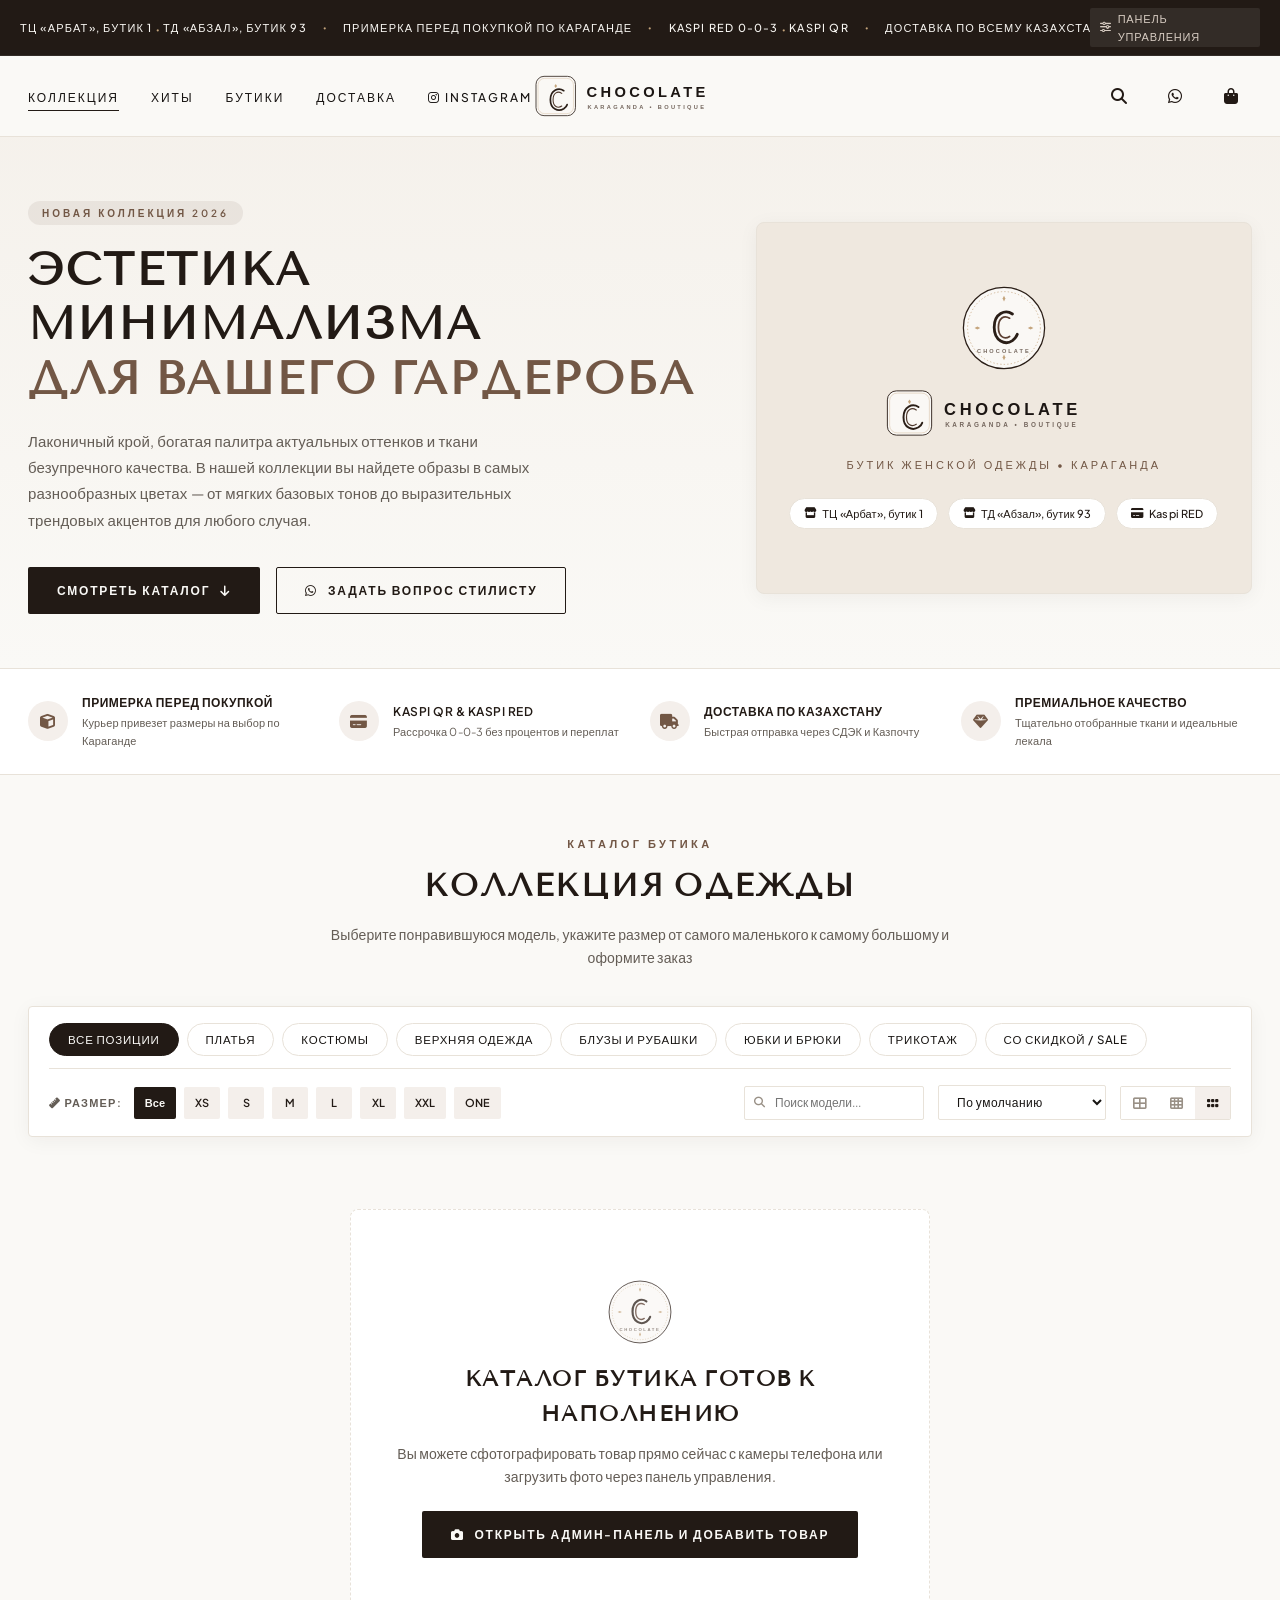
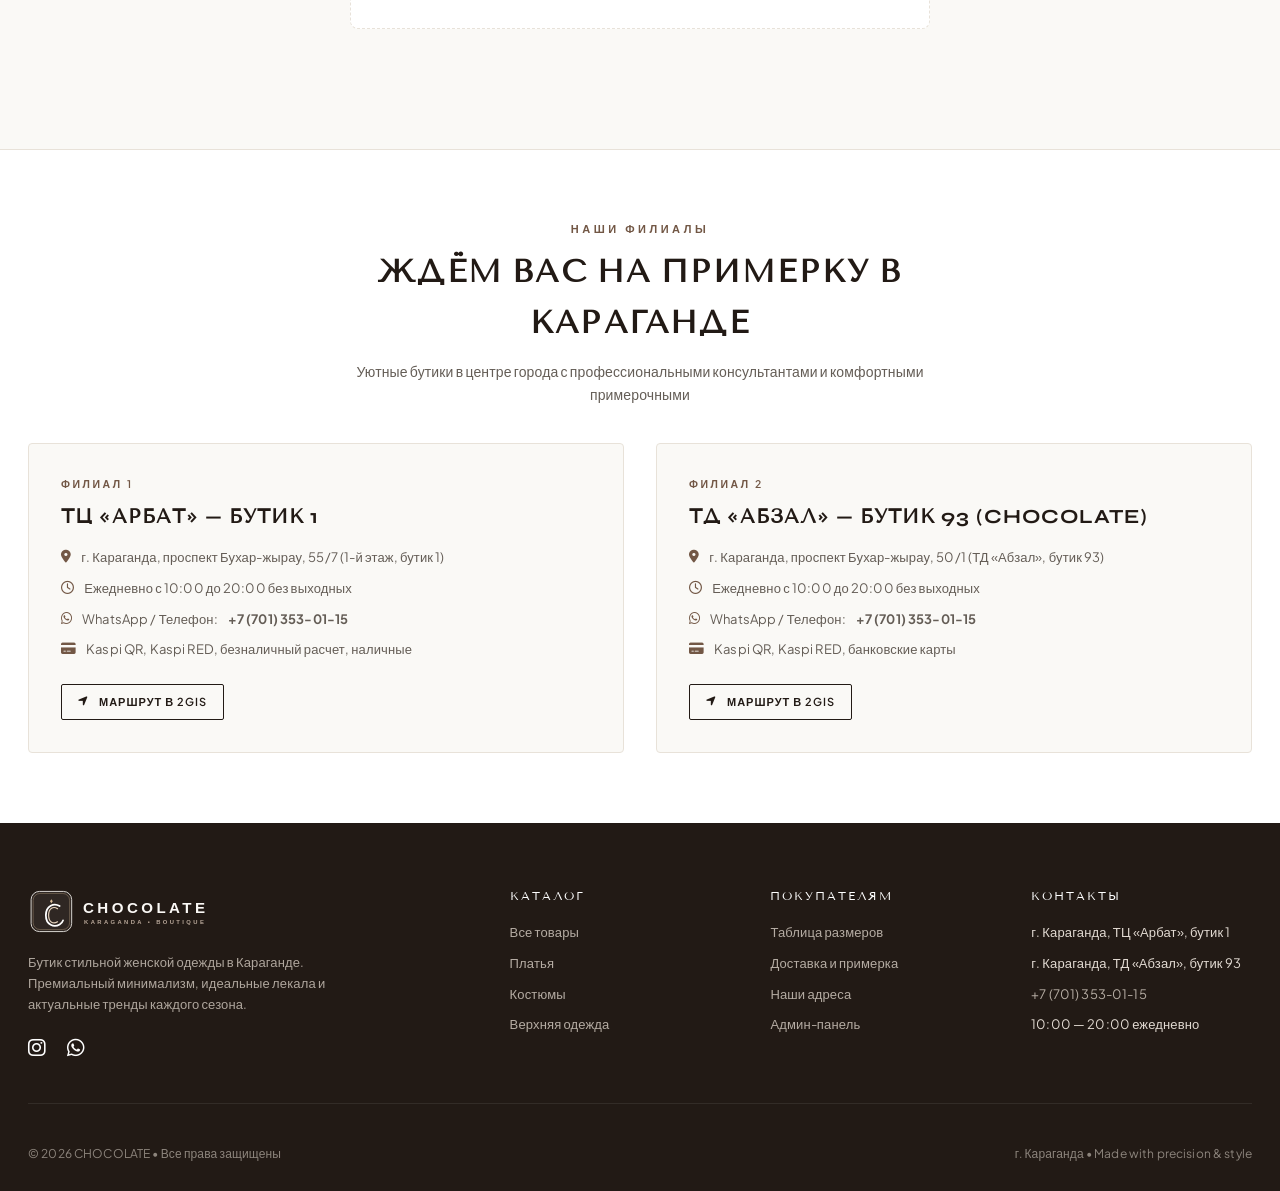
==== commit 4d9718ce: "Add files via upload" ====
--- a/index.html
+++ b/index.html
@@ -2,9 +2,9 @@
 <html lang="ru">
 <head>
     <meta charset="UTF-8">
-    <meta name="viewport" content="width=device-width, initial-scale=1.0, maximum-scale=5.0">
-    <title>CHOCOLATE WHITE — Бутик стильной женской одежды | Караганда</title>
-    <meta name="description" content="Бутик женской одежды CHOCOLATE WHITE в Караганде: ТЦ «Арбат» (бутик 1) и ТД «Абзал» (бутик 93). Лаконичный крой, премиальные ткани, примерка по Караганде, Kaspi RED и Kaspi QR.">
+    <meta name="viewport" content="width=device-width, initial-scale=1.0, maximum-scale=1.0, user-scalable=no, viewport-fit=cover">
+    <title>CHOCOLATE — Бутик женской одежды | Караганда</title>
+    <meta name="description" content="Бутик женской одежды CHOCOLATE в Караганде: ТЦ «Арбат» (бутик 1) и ТД «Абзал» (бутик 93). Лаконичный крой, богатая палитра цветов, примерка по Караганде, Kaspi RED и Kaspi QR.">
 
     <!-- Favicon & PWA App Icons -->
     <link rel="icon" type="image/svg+xml" href="images/favicon.svg">
@@ -17,7 +17,7 @@
     <meta name="theme-color" content="#221A15">
     <meta name="apple-mobile-web-app-capable" content="yes">
     <meta name="apple-mobile-web-app-status-bar-style" content="black-translucent">
-    <meta name="apple-mobile-web-app-title" content="CHOCOLATE WHITE">
+    <meta name="apple-mobile-web-app-title" content="CHOCOLATE">
 
     <!-- Google Fonts: Syne (Sleek Geometric Fashion), Tenor Sans & Plus Jakarta Sans -->
     <link rel="preconnect" href="https://fonts.googleapis.com">
@@ -68,8 +68,8 @@
             </nav>
 
             <!-- Center Brand Logo with Vector SVG -->
-            <a href="index.html" class="brand-logo" aria-label="CHOCOLATE WHITE Главная">
-                <img src="images/logo.svg" alt="CHOCOLATE WHITE — Бутик женской одежды" class="brand-logo-img">
+            <a href="index.html" class="brand-logo" aria-label="CHOCOLATE Главная">
+                <img src="images/logo.svg" alt="CHOCOLATE — Бутик женской одежды" class="brand-logo-img">
             </a>
 
             <!-- Right Actions -->
@@ -92,7 +92,7 @@
     <div class="mobile-drawer-backdrop" id="mobileDrawerBackdrop" onclick="window.cwToggleMobileMenu(false)">
         <div class="mobile-drawer" onclick="event.stopPropagation()">
             <div class="mobile-drawer-head">
-                <img src="images/logo.svg" alt="CHOCOLATE WHITE" class="mobile-drawer-logo">
+                <img src="images/logo.svg" alt="CHOCOLATE" class="mobile-drawer-logo">
                 <button type="button" class="mobile-drawer-close" onclick="window.cwToggleMobileMenu(false)">
                     <i class="fas fa-times"></i>
                 </button>
@@ -135,7 +135,7 @@
                         <em>для вашего гардероба</em>
                     </h1>
                     <p class="hero-desc">
-                        Лаконичный крой, благородные шоколадно-молочные оттенки и ткани высочайшего качества. Подчеркните свою индивидуальность без визуального шума.
+                        Лаконичный крой, богатая палитра актуальных оттенков и ткани безупречного качества. В нашей коллекции вы найдете образы в самых разнообразных цветах — от мягких базовых тонов до выразительных трендовых акцентов для любого случая.
                     </p>
                     <div class="hero-buttons">
                         <a href="#catalog" class="btn btn-primary">
@@ -149,8 +149,8 @@
 
                 <div class="hero-banner-visual">
                     <div class="hero-banner-content">
-                        <img src="images/logo-icon.svg" alt="CHOCOLATE WHITE Emblem" style="width: 84px; height: 84px;">
-                        <img src="images/logo.svg" alt="CHOCOLATE WHITE Logo" class="hero-center-logo">
+                        <img src="images/logo-icon.svg" alt="CHOCOLATE Emblem" style="width: 84px; height: 84px;">
+                        <img src="images/logo.svg" alt="CHOCOLATE Logo" class="hero-center-logo">
                         <div class="hero-banner-sub">Бутик женской одежды • Караганда</div>
                         <div class="hero-boutique-badges">
                             <div class="boutique-badge"><i class="fas fa-store"></i> ТЦ «Арбат», бутик 1</div>
@@ -287,7 +287,7 @@
             <!-- Empty State (Clean Minimalism) -->
             <div class="catalog-empty-state" id="catalogEmptyState" style="display:none;">
                 <div class="empty-icon">
-                    <img src="images/logo-icon.svg" alt="CHOCOLATE WHITE">
+                    <img src="images/logo-icon.svg" alt="CHOCOLATE">
                 </div>
                 <h3>Каталог бутика готов к наполнению</h3>
                 <p>Вы можете сфотографировать товар прямо сейчас с камеры телефона или загрузить фото через панель управления.</p>
@@ -346,7 +346,7 @@
         <div class="container">
             <div class="footer-grid">
                 <div class="footer-brand">
-                    <img src="images/logo-white.svg" alt="CHOCOLATE WHITE" class="footer-logo">
+                    <img src="images/logo-white.svg" alt="CHOCOLATE" class="footer-logo">
                     <p>Бутик стильной женской одежды в Караганде. Премиальный минимализм, идеальные лекала и актуальные тренды каждого сезона.</p>
                     <div style="margin-top: 16px;">
                         <a href="https://www.instagram.com/chocolate_white_krg/" target="_blank" rel="noopener" style="color: #fff; font-size: 20px; margin-right: 18px;" aria-label="Instagram">
@@ -390,7 +390,7 @@
             </div>
 
             <div class="footer-bottom">
-                <p>&copy; 2026 CHOCOLATE WHITE • Все права защищены</p>
+                <p>&copy; 2026 CHOCOLATE • Все права защищены</p>
                 <p>г. Караганда • Made with precision & style</p>
             </div>
         </div>
@@ -434,7 +434,7 @@
 
                 <!-- Details & Size Choice Column -->
                 <div class="modal-details-col">
-                    <span class="modal-category" id="modalProductCategory">Платья</span>
+                    <span class="modal-category" id="modalProductCategory">Одежда CHOCOLATE</span>
                     <h2 class="modal-title" id="modalProductTitle">Название товара</h2>
 
                     <!-- Price Row -->
@@ -675,9 +675,9 @@
 
     <!-- ═══════════════ PWA ADD TO HOME SCREEN BANNER ═══════════════ -->
     <div class="pwa-banner" id="pwaBanner">
-        <img src="images/icon-192.png" alt="CHOCOLATE WHITE" class="pwa-icon">
+        <img src="images/icon-192.png" alt="CHOCOLATE" class="pwa-icon">
         <div class="pwa-text">
-            <h4>CHOCOLATE WHITE</h4>
+            <h4>CHOCOLATE</h4>
             <p>Добавьте бутик на главный экран телефона для быстрого доступа</p>
         </div>
         <div class="pwa-actions">
@@ -703,7 +703,7 @@
                     Добавить на экран «Домой»
                 </h3>
                 <p style="font-size: 13px; color: var(--text-secondary);">
-                    Установите иконку бутика CHOCOLATE WHITE на рабочий стол вашего iPhone:
+                    Установите иконку бутика CHOCOLATE на рабочий стол вашего iPhone:
                 </p>
             </div>
 
--- a/css/style.css
+++ b/css/style.css
@@ -1,5 +1,5 @@
 /* ===================================================================
-   CHOCOLATE WHITE — Бутик стильной женской одежды (г. Караганда)
+   CHOCOLATE — Бутик стильной женской одежды (г. Караганда)
    Laconic Quiet Luxury Fashion Design System
    =================================================================== */
 
@@ -1808,6 +1808,11 @@
 }
 
 @media (max-width: 768px) {
+    /* Prevent iOS auto-zoom on input focus */
+    input, select, textarea {
+        font-size: 16px !important;
+    }
+
     body {
         padding-bottom: 64px; /* Space for mobile bottom bar */
     }
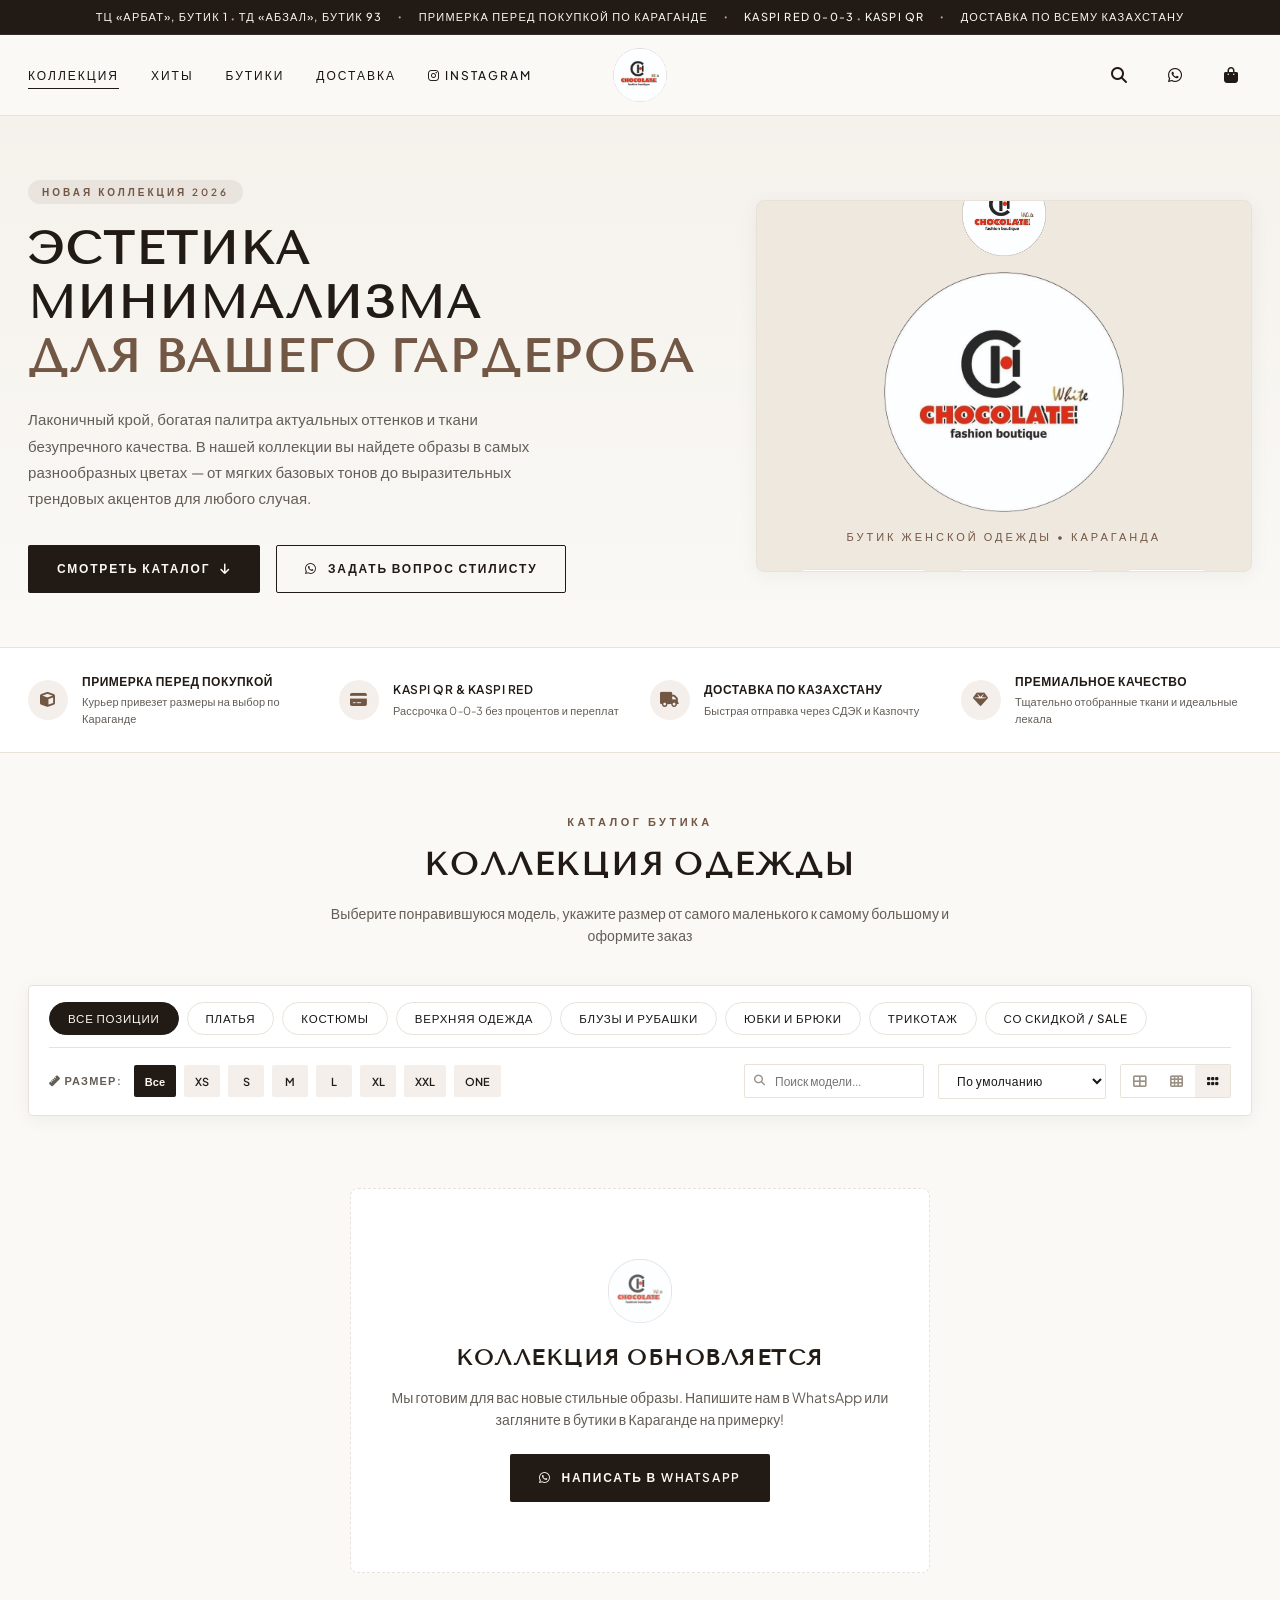
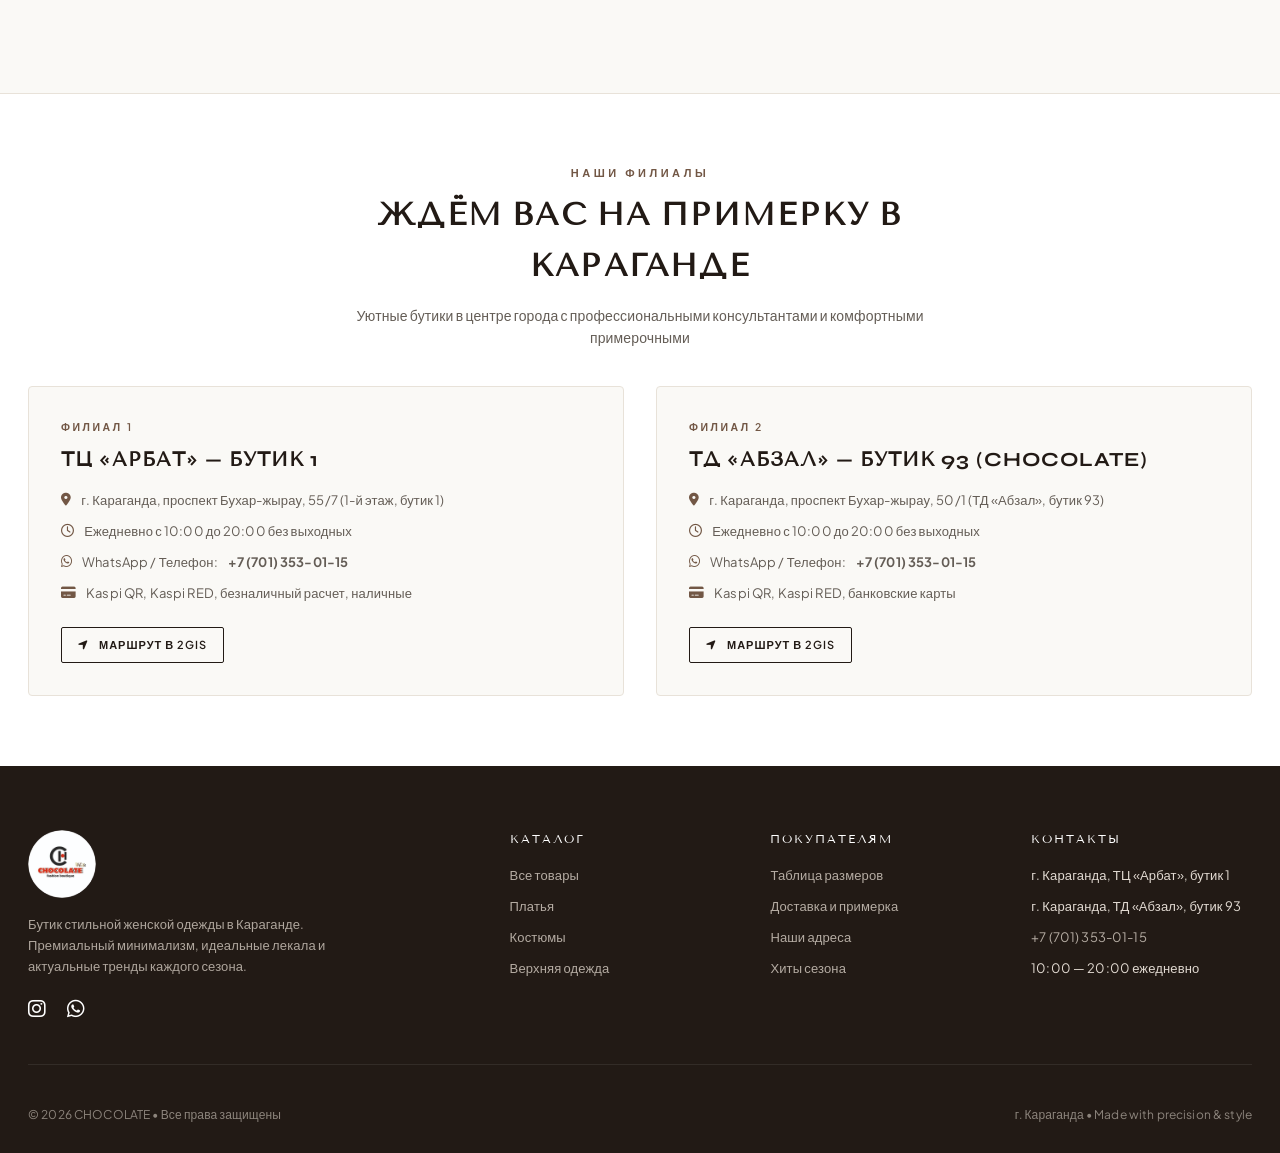
==== commit f8bcd34f: "Add files via upload" ====
--- a/index.html
+++ b/index.html
@@ -43,9 +43,6 @@
             <span class="dot">•</span>
             <span>Доставка по всему Казахстану</span>
         </div>
-        <a href="admin.html" class="topbar-admin-link" title="Перейти в панель управления складом">
-            <i class="fas fa-sliders-h"></i> Панель управления
-        </a>
     </div>
 
     <!-- ═══════════════ HEADER ═══════════════ -->
@@ -105,7 +102,6 @@
                 <li><a href="#delivery" onclick="window.cwToggleMobileMenu(false)">Доставка и примерка <i class="fas fa-arrow-right"></i></a></li>
                 <li><a href="javascript:void(0)" onclick="window.cwToggleMobileMenu(false); window.cwOpenSizeGuide();">Таблица размеров <i class="fas fa-ruler"></i></a></li>
                 <li><a href="javascript:void(0)" onclick="window.cwToggleMobileMenu(false); window.cwPromptPWAInstall();" style="color:var(--brand-mocha);">Установить на телефон <i class="fas fa-mobile-screen"></i></a></li>
-                <li><a href="admin.html">Админ-панель <i class="fas fa-lock"></i></a></li>
             </ul>
 
             <div class="mobile-drawer-footer">
@@ -289,10 +285,10 @@
                 <div class="empty-icon">
                     <img src="images/logo-icon.svg" alt="CHOCOLATE">
                 </div>
-                <h3>Каталог бутика готов к наполнению</h3>
-                <p>Вы можете сфотографировать товар прямо сейчас с камеры телефона или загрузить фото через панель управления.</p>
-                <a href="admin.html" class="btn btn-primary">
-                    <i class="fas fa-camera"></i> Открыть админ-панель и добавить товар
+                <h3>Коллекция обновляется</h3>
+                <p>Мы готовим для вас новые стильные образы. Напишите нам в WhatsApp или загляните в бутики в Караганде на примерку!</p>
+                <a href="https://wa.me/77013530115" target="_blank" rel="noopener" class="btn btn-primary">
+                    <i class="fab fa-whatsapp"></i> Написать в WhatsApp
                 </a>
             </div>
         </div>
@@ -374,7 +370,7 @@
                         <li><a href="javascript:void(0)" onclick="window.cwOpenSizeGuide()">Таблица размеров</a></li>
                         <li><a href="#delivery">Доставка и примерка</a></li>
                         <li><a href="#boutiques">Наши адреса</a></li>
-                        <li><a href="admin.html">Админ-панель</a></li>
+                        <li><a href="#featuredSection">Хиты сезона</a></li>
                     </ul>
                 </div>
 
--- a/css/style.css
+++ b/css/style.css
@@ -215,8 +215,10 @@
 }
 
 .brand-logo-img {
-    height: 48px;
-    width: auto;
+    height: 54px;
+    width: 54px;
+    object-fit: contain;
+    border-radius: 50%;
     display: block;
     transition: var(--transition);
 }
@@ -1663,9 +1665,12 @@
 }
 
 .footer-logo {
-    max-width: 220px;
-    height: auto;
+    width: 68px;
+    height: 68px;
+    object-fit: contain;
+    border-radius: 50%;
     margin-bottom: 16px;
+    display: block;
 }
 
 .footer-brand p {
@@ -1838,7 +1843,8 @@
     }
 
     .brand-logo-img {
-        height: 38px;
+        height: 44px;
+        width: 44px;
     }
 
     .mobile-bottom-bar {
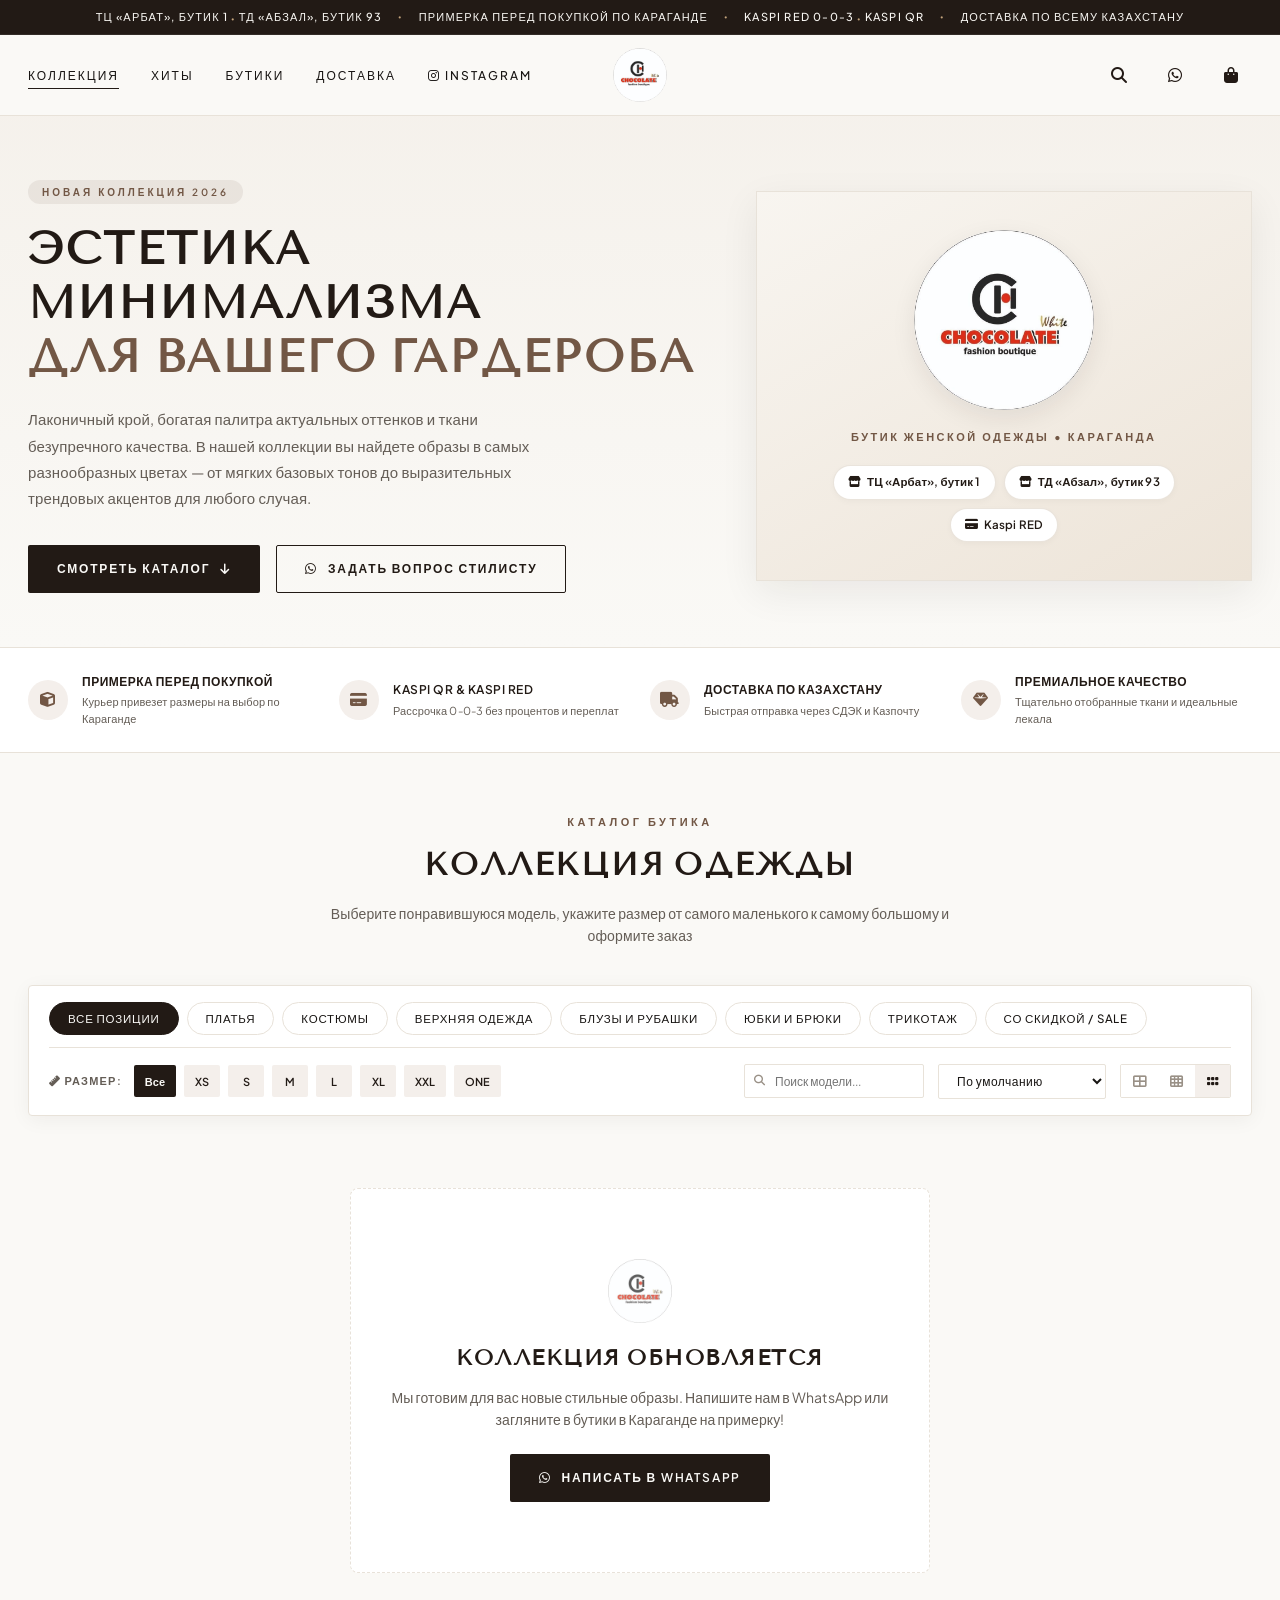
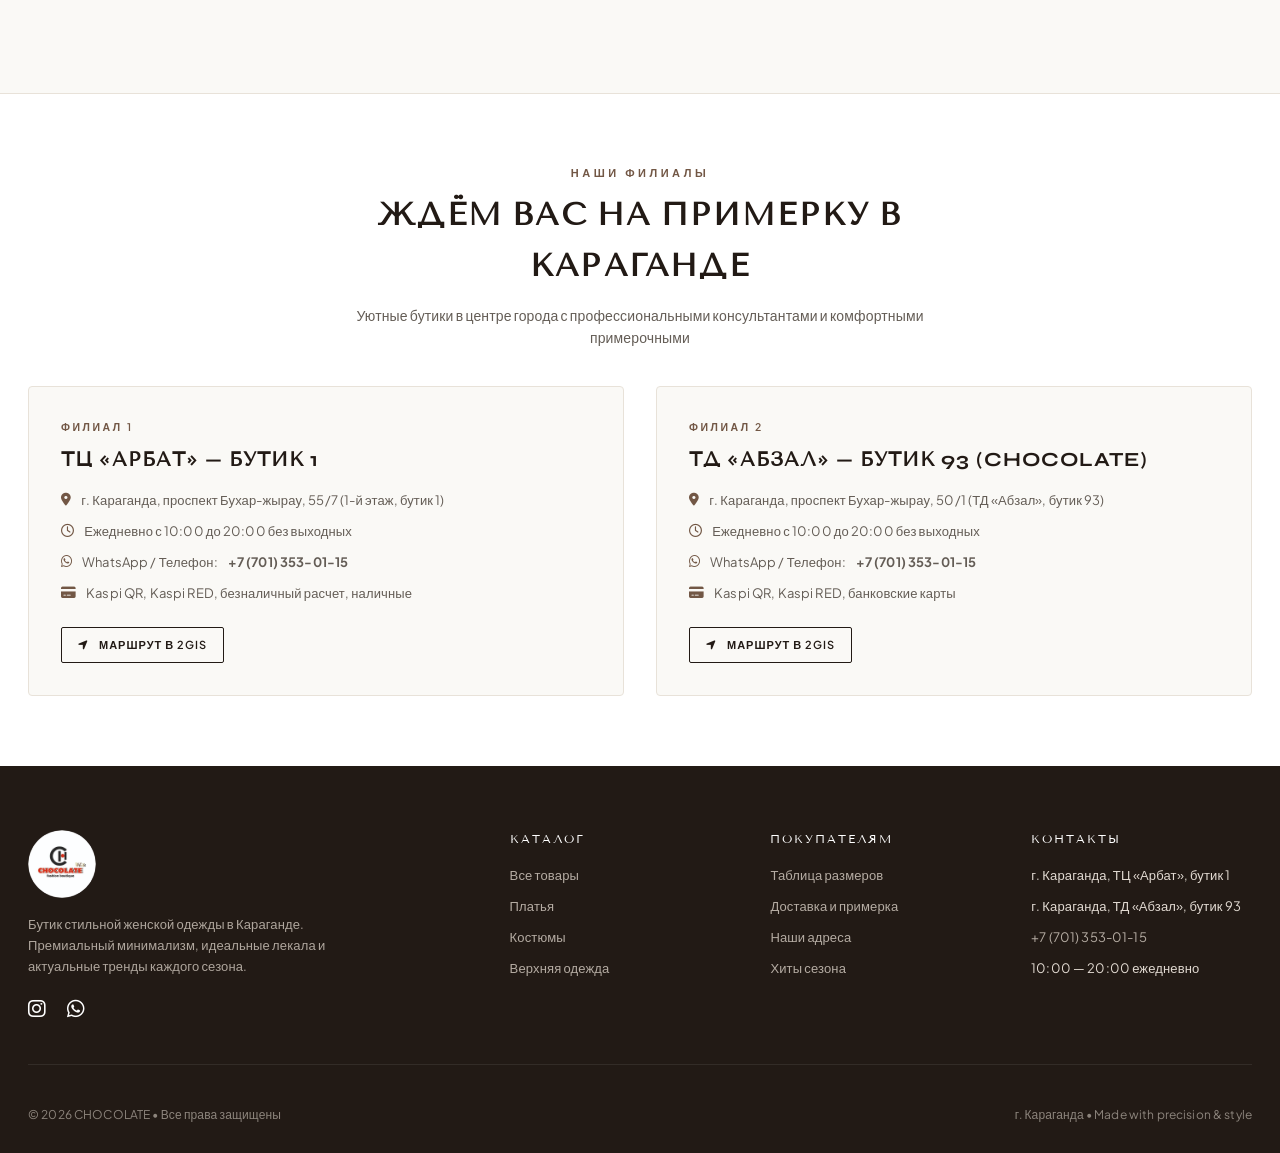
==== commit ce0d1c54: "Add files via upload" ====
--- a/index.html
+++ b/index.html
@@ -145,8 +145,7 @@
 
                 <div class="hero-banner-visual">
                     <div class="hero-banner-content">
-                        <img src="images/logo-icon.svg" alt="CHOCOLATE Emblem" style="width: 84px; height: 84px;">
-                        <img src="images/logo.svg" alt="CHOCOLATE Logo" class="hero-center-logo">
+                        <img src="images/logo.svg" alt="CHOCOLATE" class="hero-center-logo">
                         <div class="hero-banner-sub">Бутик женской одежды • Караганда</div>
                         <div class="hero-boutique-badges">
                             <div class="boutique-badge"><i class="fas fa-store"></i> ТЦ «Арбат», бутик 1</div>
--- a/css/style.css
+++ b/css/style.css
@@ -503,57 +503,79 @@
 /* Hero Visual Banner */
 .hero-banner-visual {
     position: relative;
-    border-radius: var(--radius-md);
-    overflow: hidden;
-    background: var(--bg-accent);
-    box-shadow: var(--shadow-soft);
-    aspect-ratio: 4 / 3;
+    border-radius: var(--radius-lg);
+    background: linear-gradient(150deg, #F8F5F0 0%, #EDE4D8 100%);
+    box-shadow: 0 12px 36px rgba(34, 26, 21, 0.07);
     display: flex;
     align-items: center;
     justify-content: center;
     border: 1px solid var(--brand-border);
+    padding: 38px 28px;
+    box-sizing: border-box;
+    width: 100%;
 }
 
 .hero-banner-content {
     text-align: center;
-    padding: 36px 28px;
+    width: 100%;
+    max-width: 420px;
     display: flex;
     flex-direction: column;
     align-items: center;
-    gap: 16px;
+    justify-content: center;
+    gap: 14px;
+    margin: 0 auto;
 }
 
 .hero-center-logo {
-    max-width: 240px;
-    height: auto;
+    width: 180px;
+    height: 180px;
+    max-width: 100%;
+    object-fit: contain;
+    border-radius: 50%;
+    box-shadow: 0 8px 24px rgba(34, 26, 21, 0.08);
+    background: #ffffff;
+    display: block;
+    margin: 0 auto;
+    transition: var(--transition);
+}
+
+.hero-center-logo:hover {
+    transform: scale(1.02);
 }
 
 .hero-banner-sub {
     font-size: 11px;
-    letter-spacing: 3px;
+    letter-spacing: 2.5px;
     text-transform: uppercase;
     color: var(--brand-mocha);
+    font-weight: 600;
+    margin-top: 4px;
+    text-align: center;
 }
 
 .hero-boutique-badges {
     display: flex;
-    gap: 10px;
+    gap: 8px;
     justify-content: center;
     flex-wrap: wrap;
-    margin-top: 8px;
+    margin-top: 6px;
+    width: 100%;
 }
 
 .boutique-badge {
-    background: #fff;
-    padding: 6px 14px;
+    background: #ffffff;
+    padding: 7px 14px;
     border-radius: var(--radius-pill);
-    font-size: 11px;
-    font-weight: 500;
+    font-size: 11.5px;
+    font-weight: 600;
     color: var(--brand-dark);
     display: inline-flex;
     align-items: center;
     gap: 6px;
-    border: 1px solid var(--brand-border);
+    border: 1px solid rgba(232, 226, 217, 0.9);
+    box-shadow: 0 2px 6px rgba(34, 26, 21, 0.03);
+    white-space: nowrap;
 }
 
 /* ────────────── PERKS BAR ────────────── */
@@ -1858,6 +1880,26 @@
         font-size: 32px;
     }
 
+    .hero-banner-visual {
+        padding: 28px 16px;
+        border-radius: 16px;
+    }
+
+    .hero-center-logo {
+        width: 145px;
+        height: 145px;
+    }
+
+    .hero-banner-sub {
+        font-size: 10px;
+        letter-spacing: 2px;
+    }
+
+    .boutique-badge {
+        padding: 6px 11px;
+        font-size: 11px;
+    }
+
     .products-grid {
         grid-template-columns: repeat(2, 1fr);
         gap: 12px;
